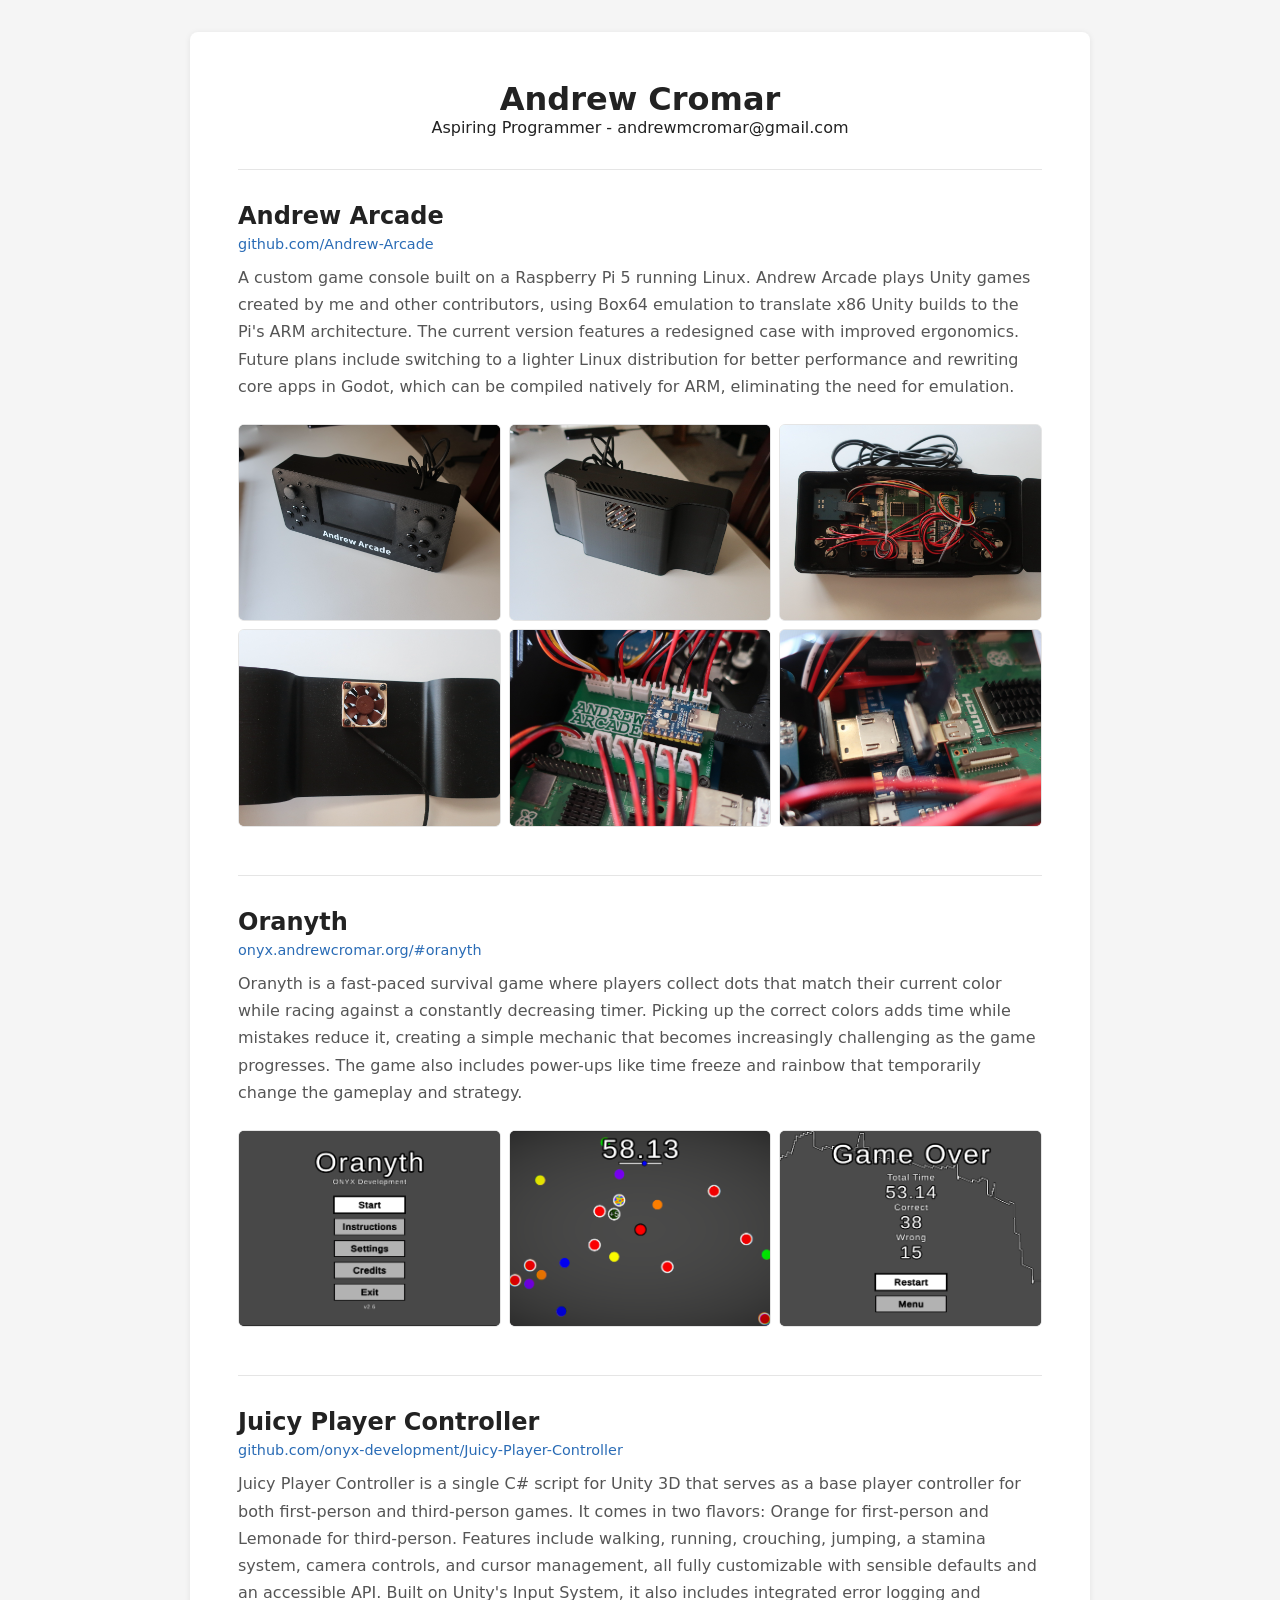
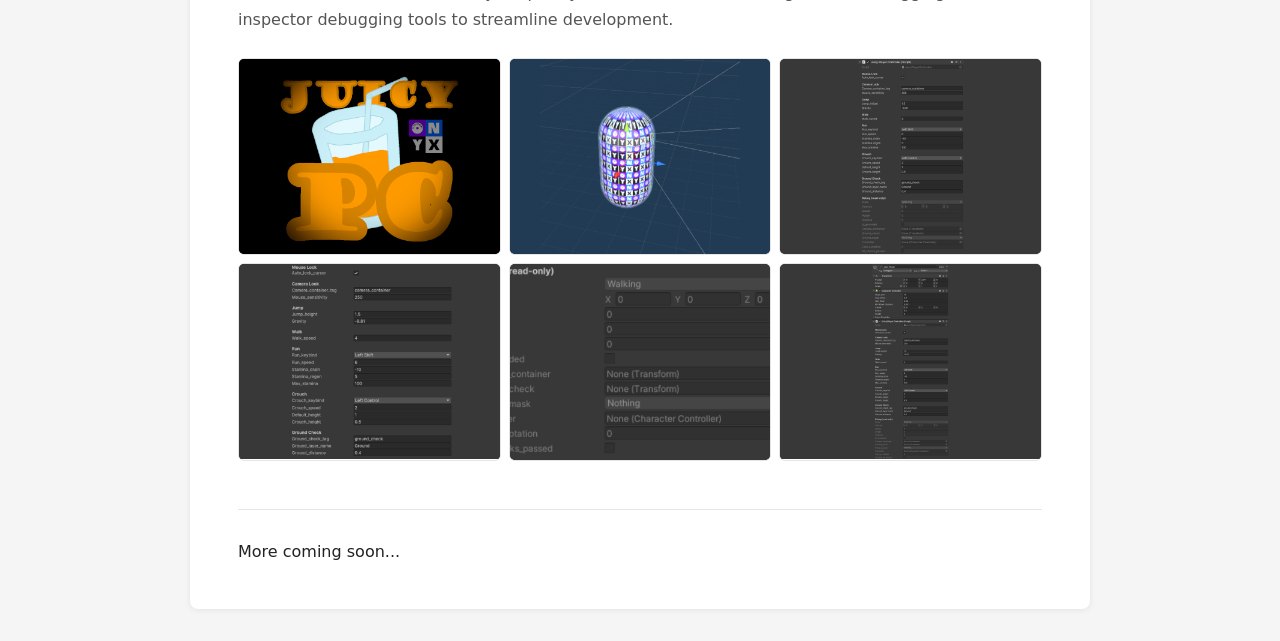
==== public/index.html @ 2498e7b7 "move thumbnail generation files" ====
<!DOCTYPE html>
<html lang="en">
<head>
  <meta charset="UTF-8">
  <meta name="viewport" content="width=device-width, initial-scale=1.0">
  <title>Andrew Cromar's Portfolio</title>
  <link rel="icon" href="images/favicon/favicon.svg" type="image/svg+xml">
  <link rel="stylesheet" href="styles/main.css">
  <link rel="stylesheet" href="styles/paper.css">
  <link rel="stylesheet" href="styles/project.css">
  <link rel="stylesheet" href="styles/photo-collage.css">
</head>
<body>
  <main class="paper">
    <header style="text-align: center;">
      <h1>Andrew Cromar</h1>
      <p class="description">Aspiring Programmer - andrewmcromar@gmail.com</p>
    </header>

    <hr>

    <section class="project">
      <h2>Andrew Arcade</h2>
      <a href="https://github.com/Andrew-Arcade" class="github-link">github.com/Andrew-Arcade</a>
      <p class="description">
        A custom game console built on a Raspberry Pi 5 running Linux. Andrew Arcade plays Unity games created by me and other contributors, using Box64 emulation to translate x86 Unity builds to the Pi's ARM architecture. The current version features a redesigned case with improved ergonomics. Future plans include switching to a lighter Linux distribution for better performance and rewriting core apps in Godot, which can be compiled natively for ARM, eliminating the need for emulation.
      </p>
      <div class="photo-collage">
        <div class="progressive-img"><img src="images/andrew-arcade/thumbnails/andrew-arcade-image-1.jpg" alt=""></div>
        <div class="progressive-img"><img src="images/andrew-arcade/thumbnails/andrew-arcade-image-2.jpg" alt=""></div>
        <div class="progressive-img"><img src="images/andrew-arcade/thumbnails/andrew-arcade-image-3.jpg" alt=""></div>
        <div class="progressive-img"><img src="images/andrew-arcade/thumbnails/andrew-arcade-image-4.jpg" alt=""></div>
        <div class="progressive-img"><img src="images/andrew-arcade/thumbnails/andrew-arcade-image-5.jpg" alt=""></div>
        <div class="progressive-img"><img src="images/andrew-arcade/thumbnails/andrew-arcade-image-6.jpg" alt=""></div>
      </div>
    </section>

    <hr>

    <section class="project">
      <h2>Oranyth</h2>
      <a href="https://onyx.andrewcromar.org/#oranyth" class="github-link">onyx.andrewcromar.org/#oranyth</a>
      <p class="description">
        Oranyth is a fast-paced survival game where players collect dots that match their current color while racing against a constantly decreasing timer. Picking up the correct colors adds time while mistakes reduce it, creating a simple mechanic that becomes increasingly challenging as the game progresses. The game also includes power-ups like time freeze and rainbow that temporarily change the gameplay and strategy.
      </p>
      <div class="photo-collage">
        <div class="progressive-img"><img src="images/oranyth/thumbnails/oranyth-image-1.jpg" alt=""></div>
        <div class="progressive-img"><img src="images/oranyth/thumbnails/oranyth-image-2.jpg" alt=""></div>
        <div class="progressive-img"><img src="images/oranyth/thumbnails/oranyth-image-3.jpg" alt=""></div>
      </div>
    </section>

    <hr>

    <section class="project">
      <h2>Juicy Player Controller</h2>
      <a href="https://github.com/onyx-deveIopment/Juicy-Player-Controller" class="github-link">github.com/onyx-development/Juicy-Player-Controller</a>
      <p class="description">
        Juicy Player Controller is a single C# script for Unity 3D that serves as a base player controller for both first-person and third-person games. It comes in two flavors: Orange for first-person and Lemonade for third-person. Features include walking, running, crouching, jumping, a stamina system, camera controls, and cursor management, all fully customizable with sensible defaults and an accessible API. Built on Unity's Input System, it also includes integrated error logging and inspector debugging tools to streamline development.
      </p>
      <div class="photo-collage">
        <div class="progressive-img"><img src="images/juicy-player-controller/thumbnails/juicy-player-controller-image-1.jpg" alt=""></div>
        <div class="progressive-img"><img src="images/juicy-player-controller/thumbnails/juicy-player-controller-image-2.jpg" alt=""></div>
        <div class="progressive-img"><img src="images/juicy-player-controller/thumbnails/juicy-player-controller-image-3.jpg" alt=""></div>
        <div class="progressive-img"><img src="images/juicy-player-controller/thumbnails/juicy-player-controller-image-4.jpg" alt=""></div>
        <div class="progressive-img"><img src="images/juicy-player-controller/thumbnails/juicy-player-controller-image-5.jpg" alt=""></div>
        <div class="progressive-img"><img src="images/juicy-player-controller/thumbnails/juicy-player-controller-image-6.jpg" alt=""></div>
      </div>
    </section>

    <!-- <hr>

    <section class="project">
      <h2>Animatronic Ender Dragon Head</h2>
      <p class="description">
        Temp text here.
        - Mouth open and closes.
        - Eyes light up.
        - All when someone is close to it.

        NEED TO MAKE BETTER TEXT FOR THIS PROJECT
      </p>
      <div class="photo-collage">
        <div class="progressive-img"><img src="images/animatronic-ender-dragon/thumbnails/image-1.jpg" alt=""></div>
        <div class="progressive-img"><img src="images/animatronic-ender-dragon/thumbnails/image-2.jpg" alt=""></div>
        <div class="progressive-img"><img src="images/animatronic-ender-dragon/thumbnails/image-3.jpg" alt=""></div>
        <div class="progressive-img"><img src="images/animatronic-ender-dragon/thumbnails/image-4.jpg" alt=""></div>
        <div class="progressive-img"><img src="images/animatronic-ender-dragon/thumbnails/image-5.jpg" alt=""></div>
        <div class="progressive-img"><img src="images/animatronic-ender-dragon/thumbnails/image-6.jpg" alt=""></div>
      </div>
    </section> -->

    <!-- <hr>

    <section class="project">
      <h2>Animatronic Butterfly</h2>
      <p class="description">
        Temp text here.
        - Wings flap when the user presses the button.
        - Only 1 servo rotates both wings.

        GOTTA GET BETTER IMAGES FOR THIS
      </p>
      <div class="photo-collage">
        <div class="progressive-img"><img src="images/animatronic-butterfly/thumbnails/image-1.jpg" alt=""></div>
        <div class="progressive-img"><img src="images/animatronic-butterfly/thumbnails/image-2.jpg" alt=""></div>
        <div class="progressive-img"><img src="images/animatronic-butterfly/thumbnails/image-3.jpg" alt=""></div>
      </div>
    </section> -->

    <hr>

    <p class="description">More coming soon...</p>
  </main>
<script src="scripts/progressive-img.js"></script>
</body>
</html>
---- public/styles/main.css ----
* {
  margin: 0;
  padding: 0;
  box-sizing: border-box;
}

body {
  font-family: "Segoe UI", system-ui, -apple-system, sans-serif;
  background: #f5f5f5;
  color: #222;
  padding: 2rem 1rem;
  overflow-x: hidden;
}
---- public/styles/paper.css ----
.paper {
  max-width: 900px;
  margin: 0 auto;
  background: #fff;
  border-radius: 8px;
  box-shadow: 0 1px 6px rgba(0, 0, 0, 0.08);
  padding: 3rem;
  position: relative;
  z-index: 1;
}

.paper > hr {
  border: none;
  border-top: 1px solid rgba(0, 0, 0, 0.1);
  margin: 2rem 0;
}

@media (max-width: 600px) {
  .paper {
    padding: 1.5rem;
  }
}
---- public/styles/project.css ----
.project {
  margin-bottom: 3rem;
}

.project:last-child {
  margin-bottom: 0;
}

.project h2 {
  font-size: 1.5rem;
  margin-bottom: 0.25rem;
}

.project .github-link {
  display: inline-block;
  font-size: 0.9rem;
  color: #2a6cb6;
  text-decoration: none;
  margin-bottom: 0.75rem;
}

.project .github-link:hover {
  text-decoration: underline;
}

.project .description {
  line-height: 1.7;
  color: #555;
  margin-bottom: 1.5rem;
}
---- public/styles/photo-collage.css ----
.photo-collage {
  display: grid;
  grid-template-columns: repeat(3, 1fr);
  gap: 0.5rem;
}

.progressive-img {
  position: relative;
  overflow: hidden;
  border-radius: 6px;
  border: 1px solid rgba(0, 0, 0, 0.1);
}

.progressive-img img {
  width: 100%;
  aspect-ratio: 4 / 3;
  object-fit: cover;
  display: block;
}

.progressive-img img:last-child:not(:first-child) {
  position: absolute;
  top: 0;
  left: 0;
  opacity: 0;
  transition: opacity 0.3s;
}

@media (max-width: 600px) {
  .photo-collage {
    grid-template-columns: repeat(2, 1fr);
  }
}
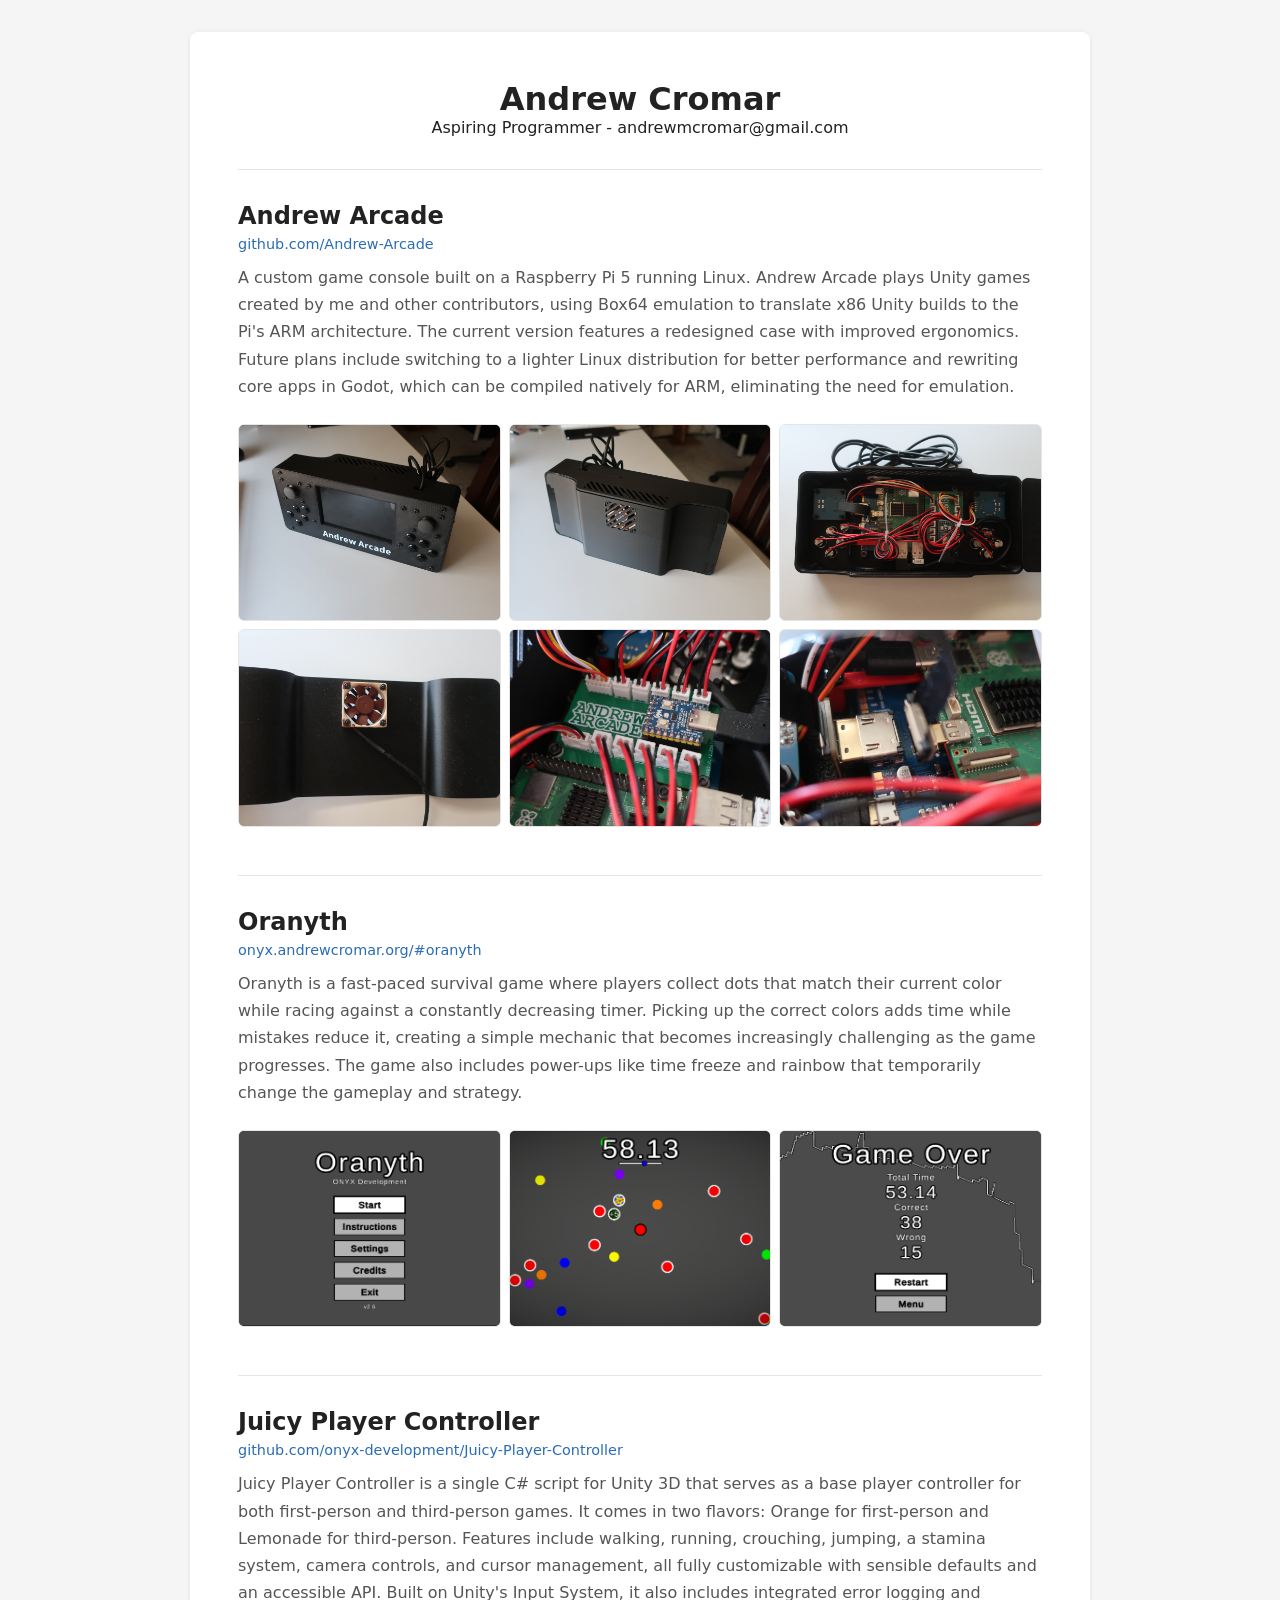
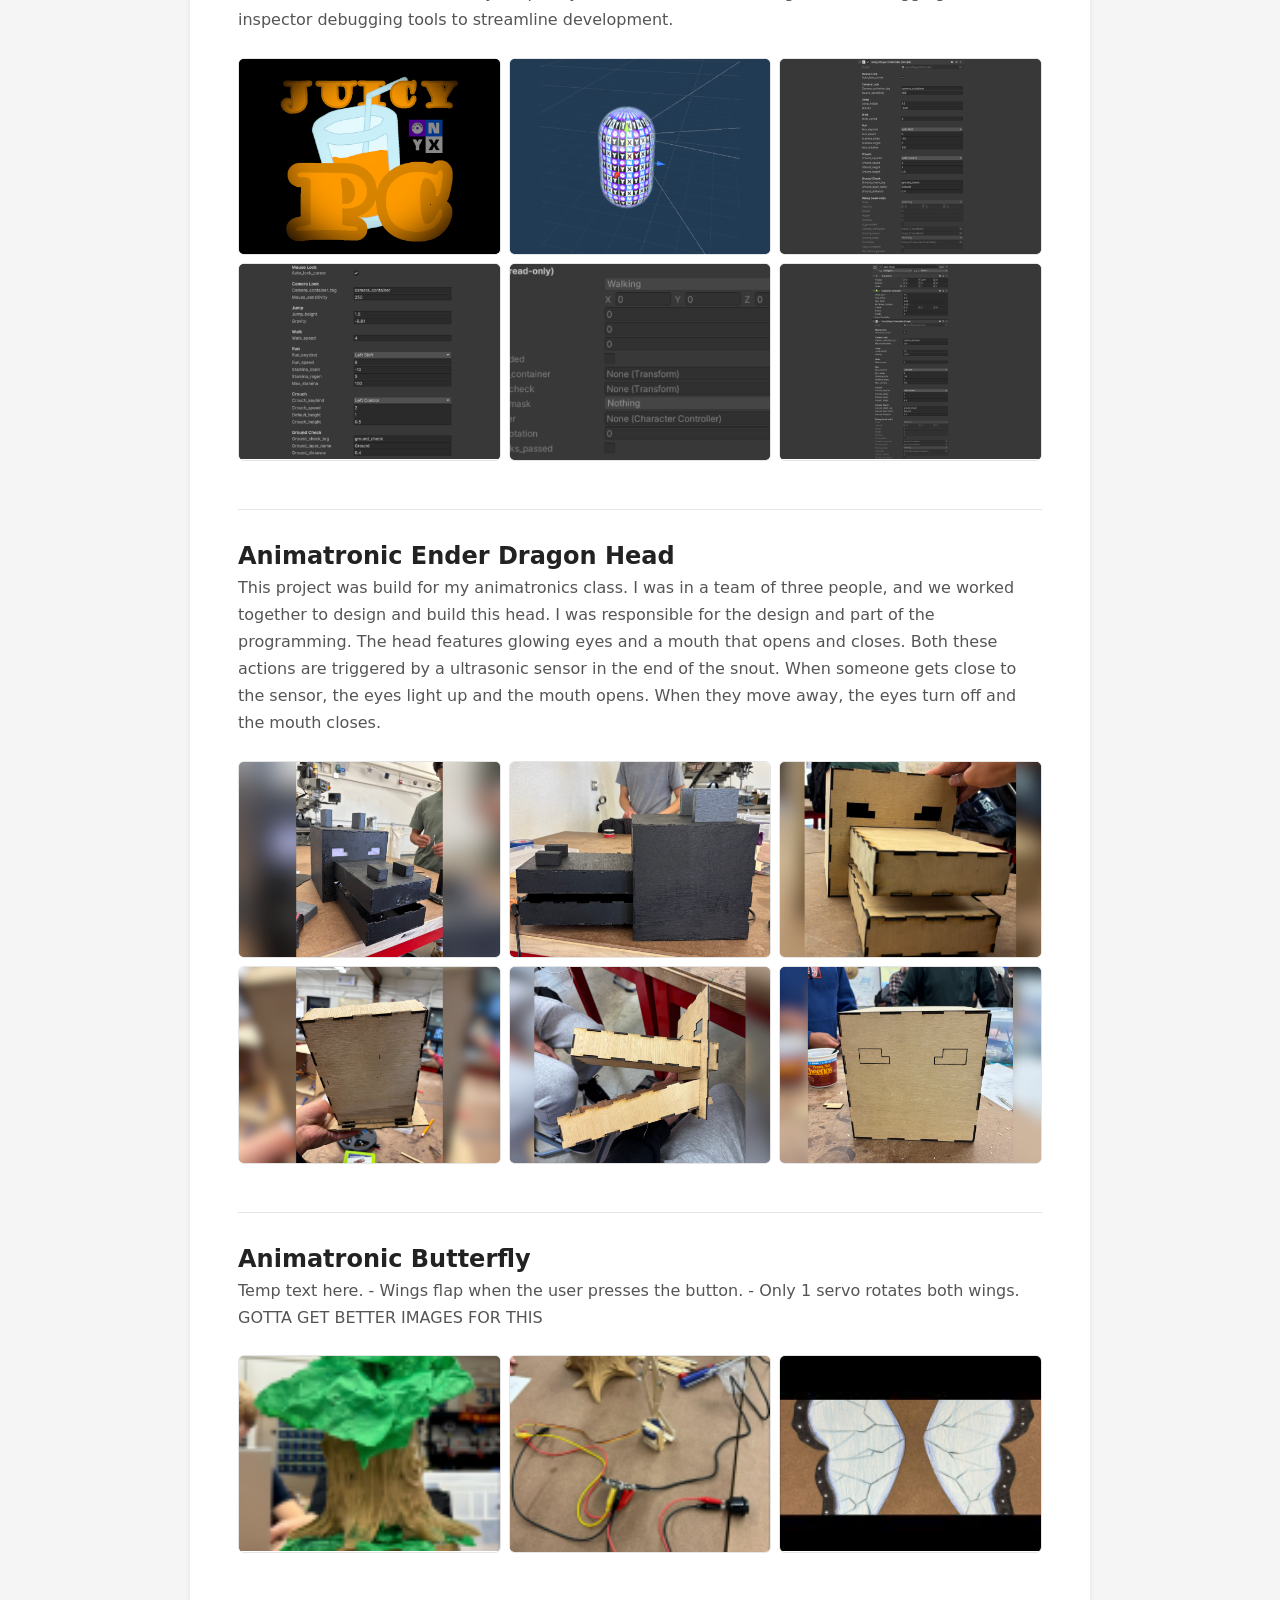
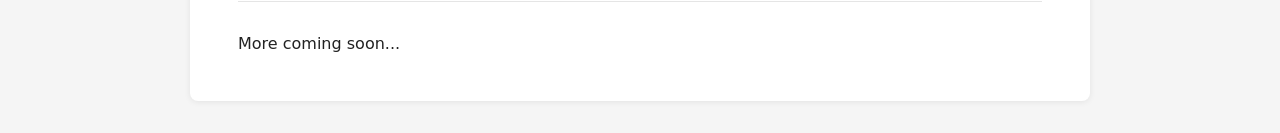
==== commit c5c97d86: "update ender dragon images" ====
--- a/public/index.html
+++ b/public/index.html
@@ -68,17 +68,12 @@
       </div>
     </section>
 
-    <!-- <hr>
+    <hr>
 
     <section class="project">
       <h2>Animatronic Ender Dragon Head</h2>
       <p class="description">
-        Temp text here.
-        - Mouth open and closes.
-        - Eyes light up.
-        - All when someone is close to it.
-
-        NEED TO MAKE BETTER TEXT FOR THIS PROJECT
+        This project was build for my animatronics class. I was in a team of three people, and we worked together to design and build this head. I was responsible for the design and part of the programming. The head features glowing eyes and a mouth that opens and closes. Both these actions are triggered by a ultrasonic sensor in the end of the snout. When someone gets close to the sensor, the eyes light up and the mouth opens. When they move away, the eyes turn off and the mouth closes.
       </p>
       <div class="photo-collage">
         <div class="progressive-img"><img src="images/animatronic-ender-dragon/thumbnails/image-1.jpg" alt=""></div>
@@ -88,9 +83,9 @@
         <div class="progressive-img"><img src="images/animatronic-ender-dragon/thumbnails/image-5.jpg" alt=""></div>
         <div class="progressive-img"><img src="images/animatronic-ender-dragon/thumbnails/image-6.jpg" alt=""></div>
       </div>
-    </section> -->
+    </section>
 
-    <!-- <hr>
+    <hr>
 
     <section class="project">
       <h2>Animatronic Butterfly</h2>
@@ -106,7 +101,7 @@
         <div class="progressive-img"><img src="images/animatronic-butterfly/thumbnails/image-2.jpg" alt=""></div>
         <div class="progressive-img"><img src="images/animatronic-butterfly/thumbnails/image-3.jpg" alt=""></div>
       </div>
-    </section> -->
+    </section>
 
     <hr>
 
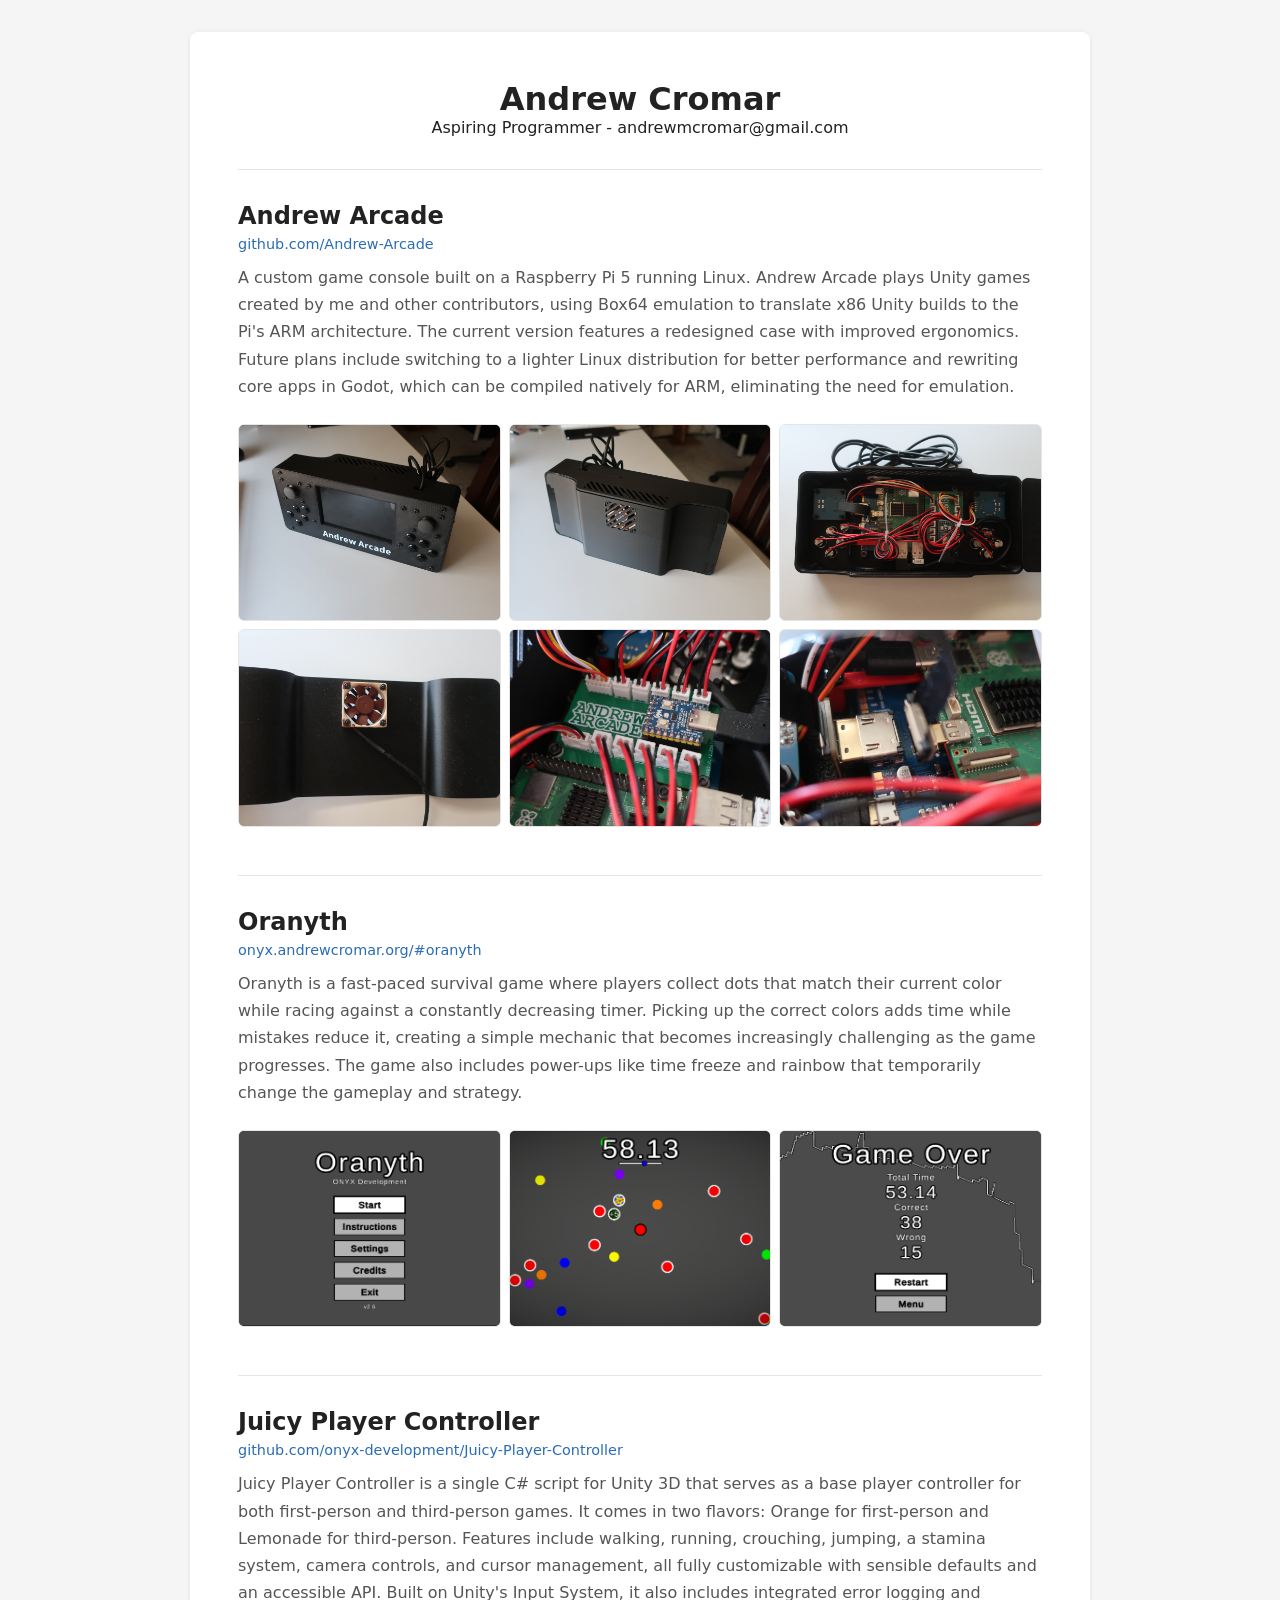
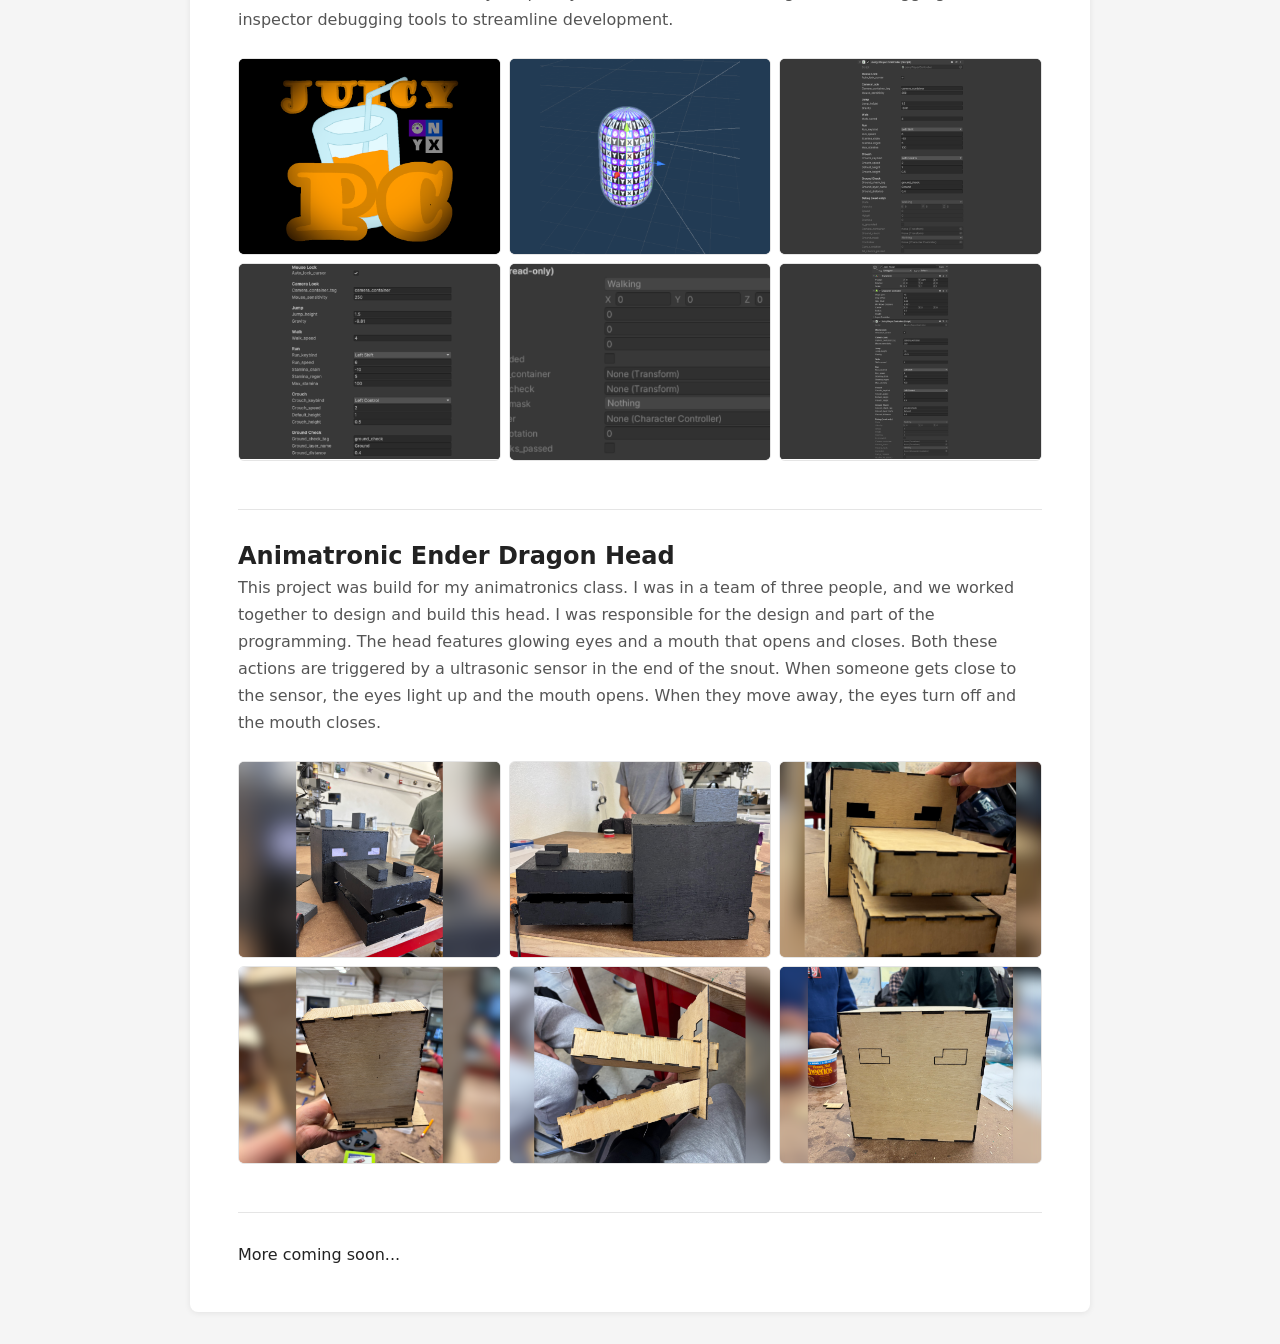
==== commit 3a87edb1: "comment out butterfly it is not done" ====
--- a/public/index.html
+++ b/public/index.html
@@ -87,7 +87,7 @@
 
     <hr>
 
-    <section class="project">
+    <!-- <section class="project">
       <h2>Animatronic Butterfly</h2>
       <p class="description">
         Temp text here.
@@ -103,7 +103,7 @@
       </div>
     </section>
 
-    <hr>
+    <hr> -->
 
     <p class="description">More coming soon...</p>
   </main>
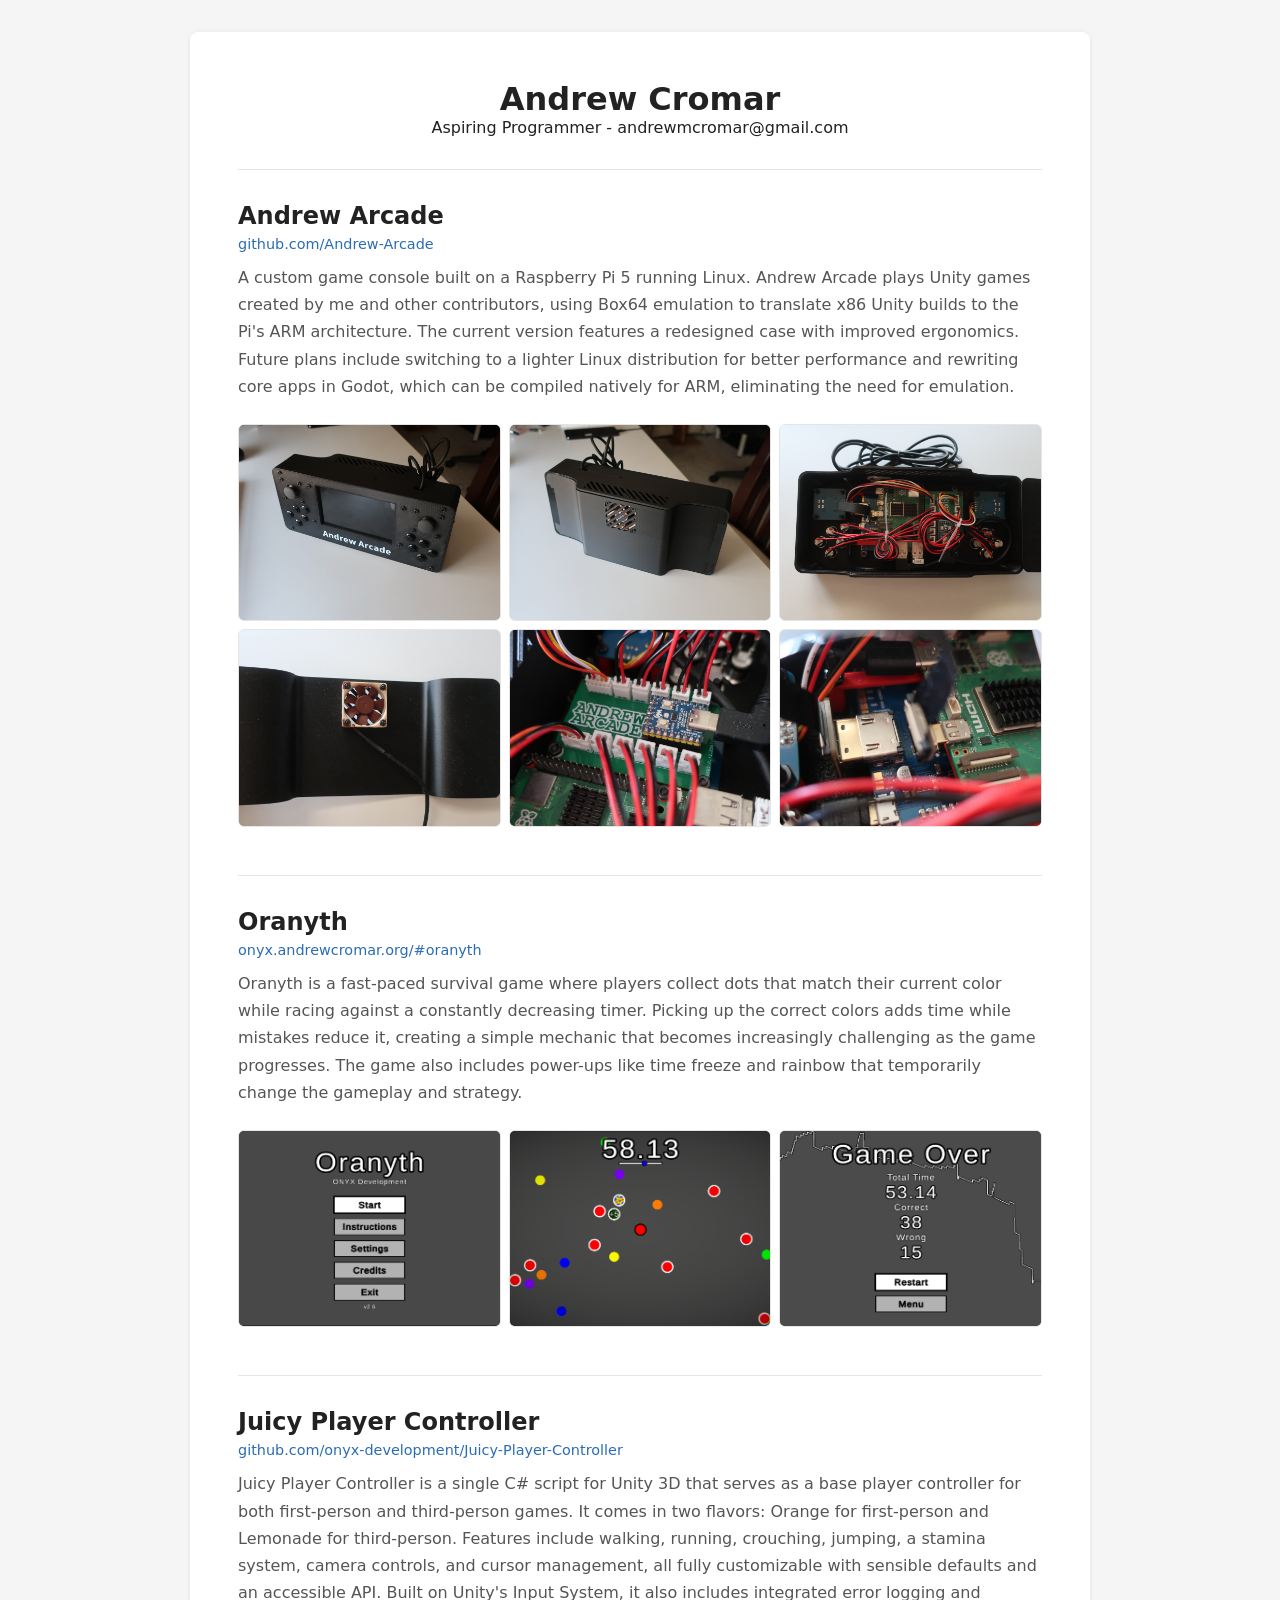
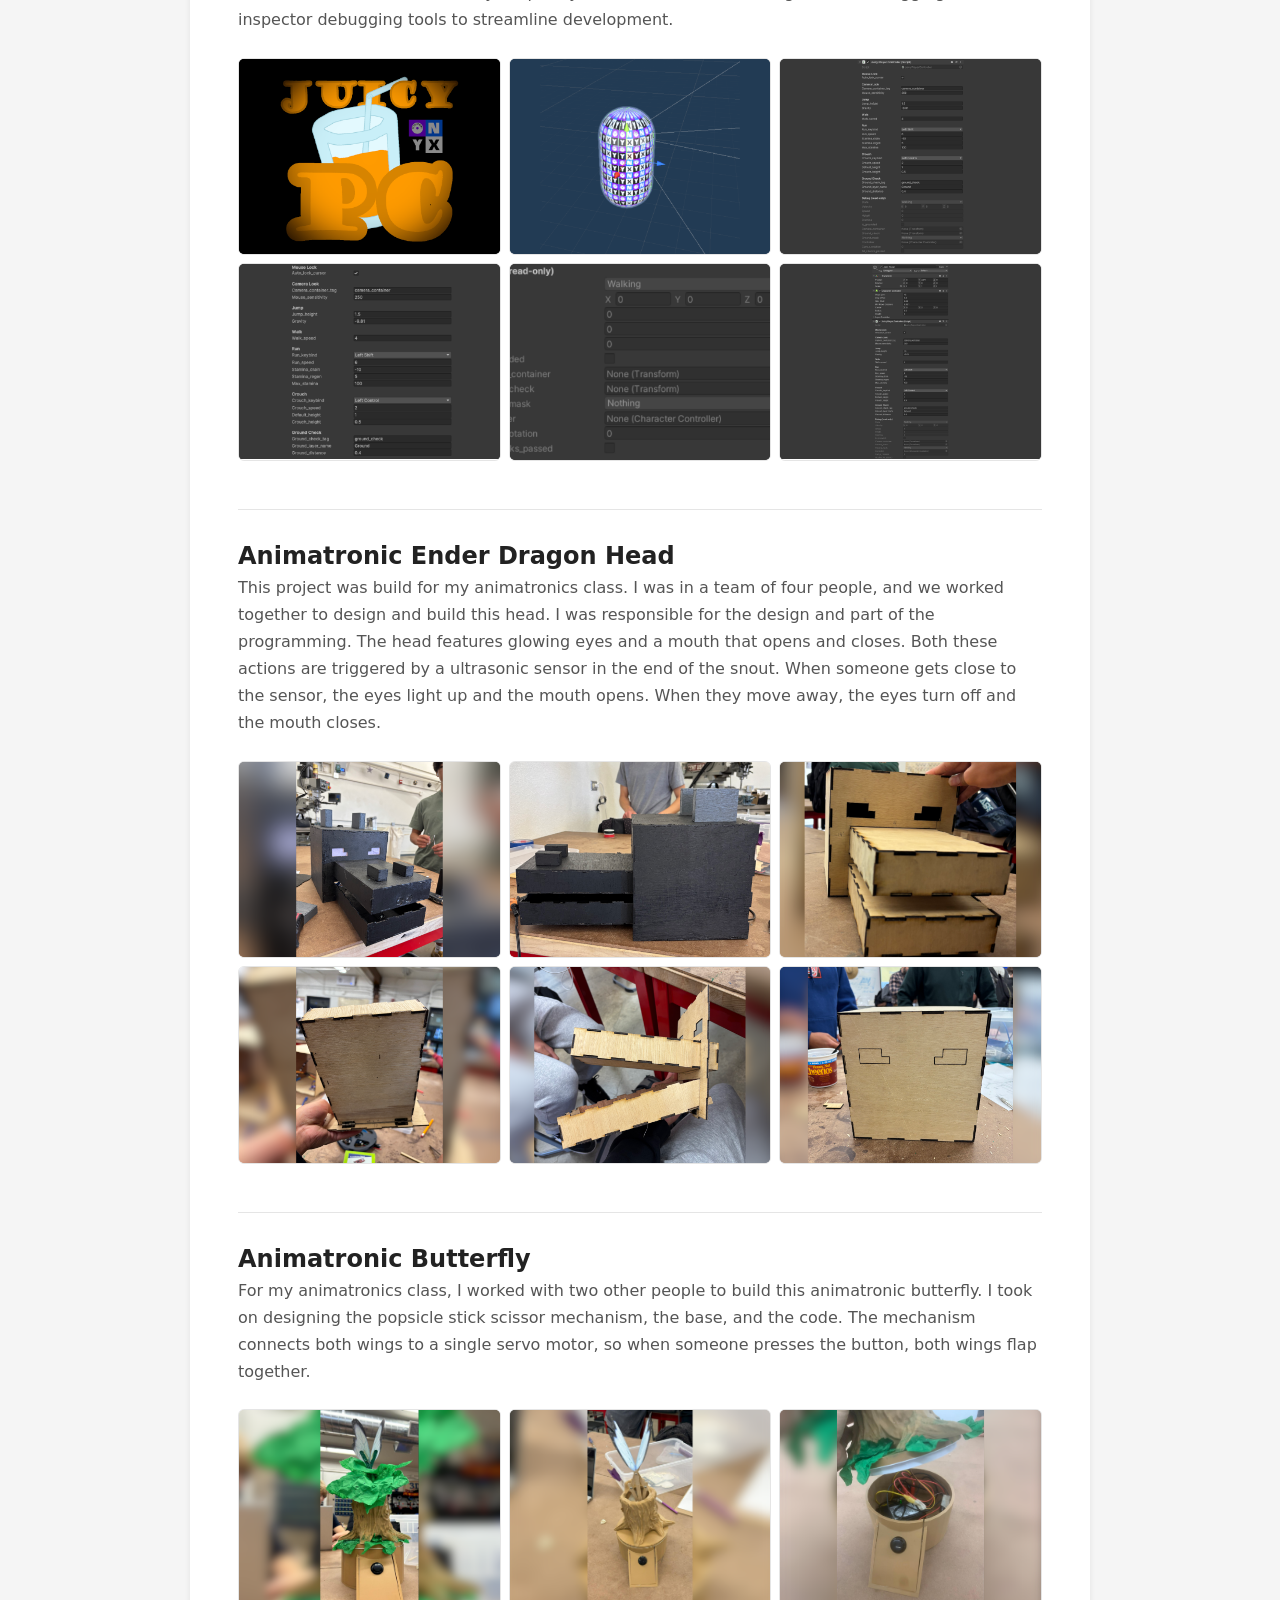
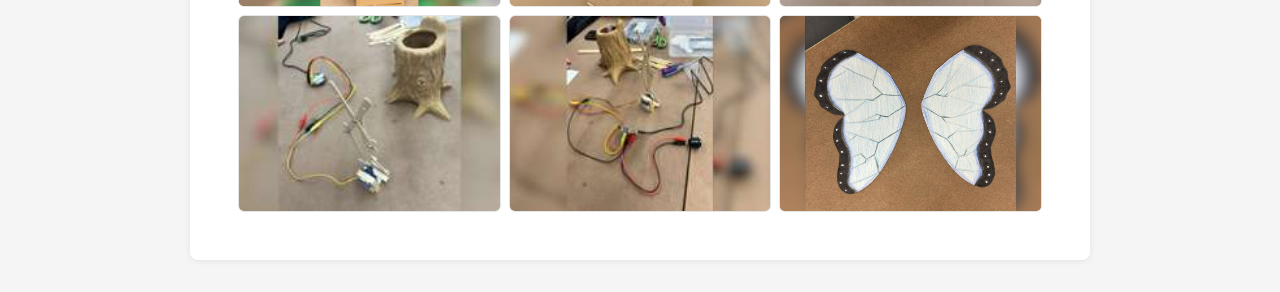
==== commit b3e03cef: "upt index" ====
--- a/public/index.html
+++ b/public/index.html
@@ -73,7 +73,7 @@
     <section class="project">
       <h2>Animatronic Ender Dragon Head</h2>
       <p class="description">
-        This project was build for my animatronics class. I was in a team of three people, and we worked together to design and build this head. I was responsible for the design and part of the programming. The head features glowing eyes and a mouth that opens and closes. Both these actions are triggered by a ultrasonic sensor in the end of the snout. When someone gets close to the sensor, the eyes light up and the mouth opens. When they move away, the eyes turn off and the mouth closes.
+        This project was build for my animatronics class. I was in a team of four people, and we worked together to design and build this head. I was responsible for the design and part of the programming. The head features glowing eyes and a mouth that opens and closes. Both these actions are triggered by a ultrasonic sensor in the end of the snout. When someone gets close to the sensor, the eyes light up and the mouth opens. When they move away, the eyes turn off and the mouth closes.
       </p>
       <div class="photo-collage">
         <div class="progressive-img"><img src="images/animatronic-ender-dragon/thumbnails/image-1.jpg" alt=""></div>
@@ -87,25 +87,21 @@
 
     <hr>
 
-    <!-- <section class="project">
+    <section class="project">
       <h2>Animatronic Butterfly</h2>
       <p class="description">
-        Temp text here.
-        - Wings flap when the user presses the button.
-        - Only 1 servo rotates both wings.
-
-        GOTTA GET BETTER IMAGES FOR THIS
+        For my animatronics class, I worked with two other people to build this animatronic butterfly. I took on designing the popsicle stick scissor mechanism, the base, and the code. The mechanism connects both wings to a single servo motor, so when someone presses the button, both wings flap together.
       </p>
       <div class="photo-collage">
         <div class="progressive-img"><img src="images/animatronic-butterfly/thumbnails/image-1.jpg" alt=""></div>
         <div class="progressive-img"><img src="images/animatronic-butterfly/thumbnails/image-2.jpg" alt=""></div>
         <div class="progressive-img"><img src="images/animatronic-butterfly/thumbnails/image-3.jpg" alt=""></div>
+        <div class="progressive-img"><img src="images/animatronic-butterfly/thumbnails/image-4.jpg" alt=""></div>
+        <div class="progressive-img"><img src="images/animatronic-butterfly/thumbnails/image-5.jpg" alt=""></div>
+        <div class="progressive-img"><img src="images/animatronic-butterfly/thumbnails/image-6.jpg" alt=""></div>
       </div>
     </section>
 
-    <hr> -->
-
-    <p class="description">More coming soon...</p>
   </main>
 <script src="scripts/progressive-img.js"></script>
 </body>
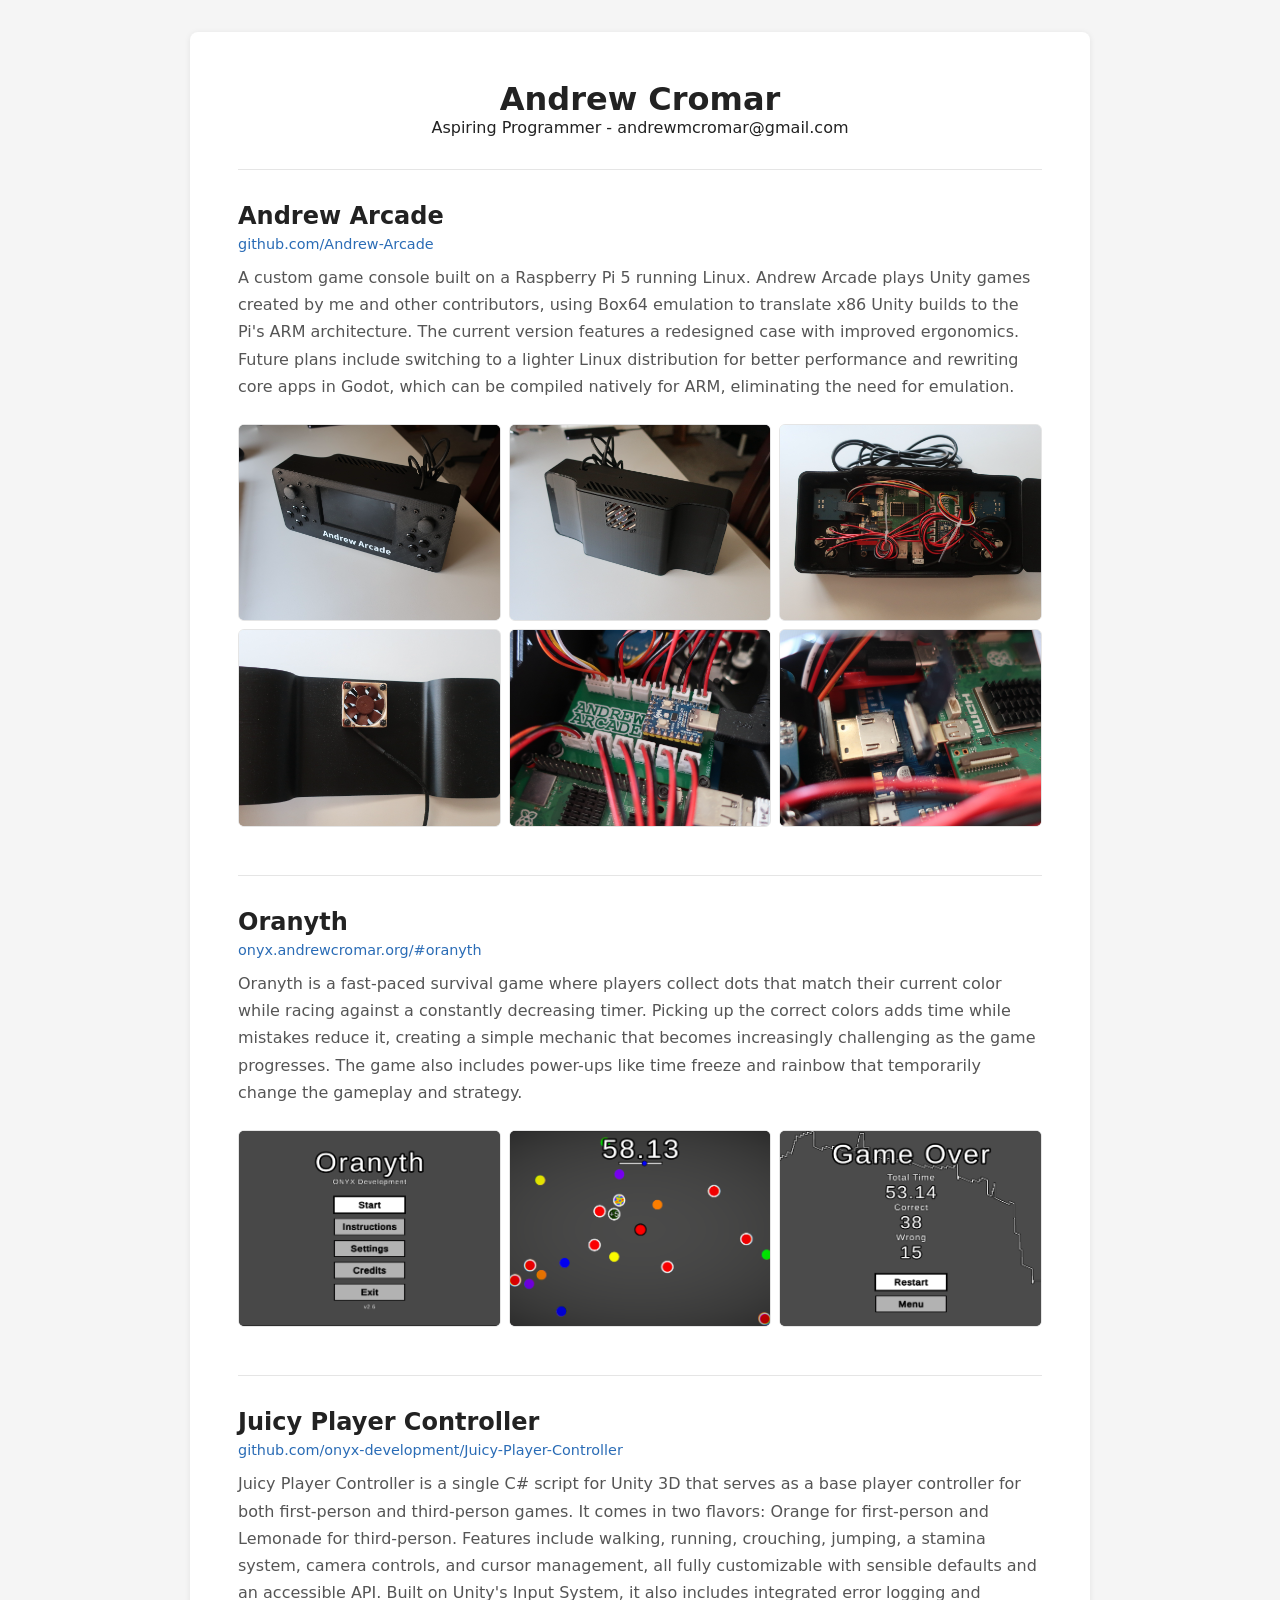
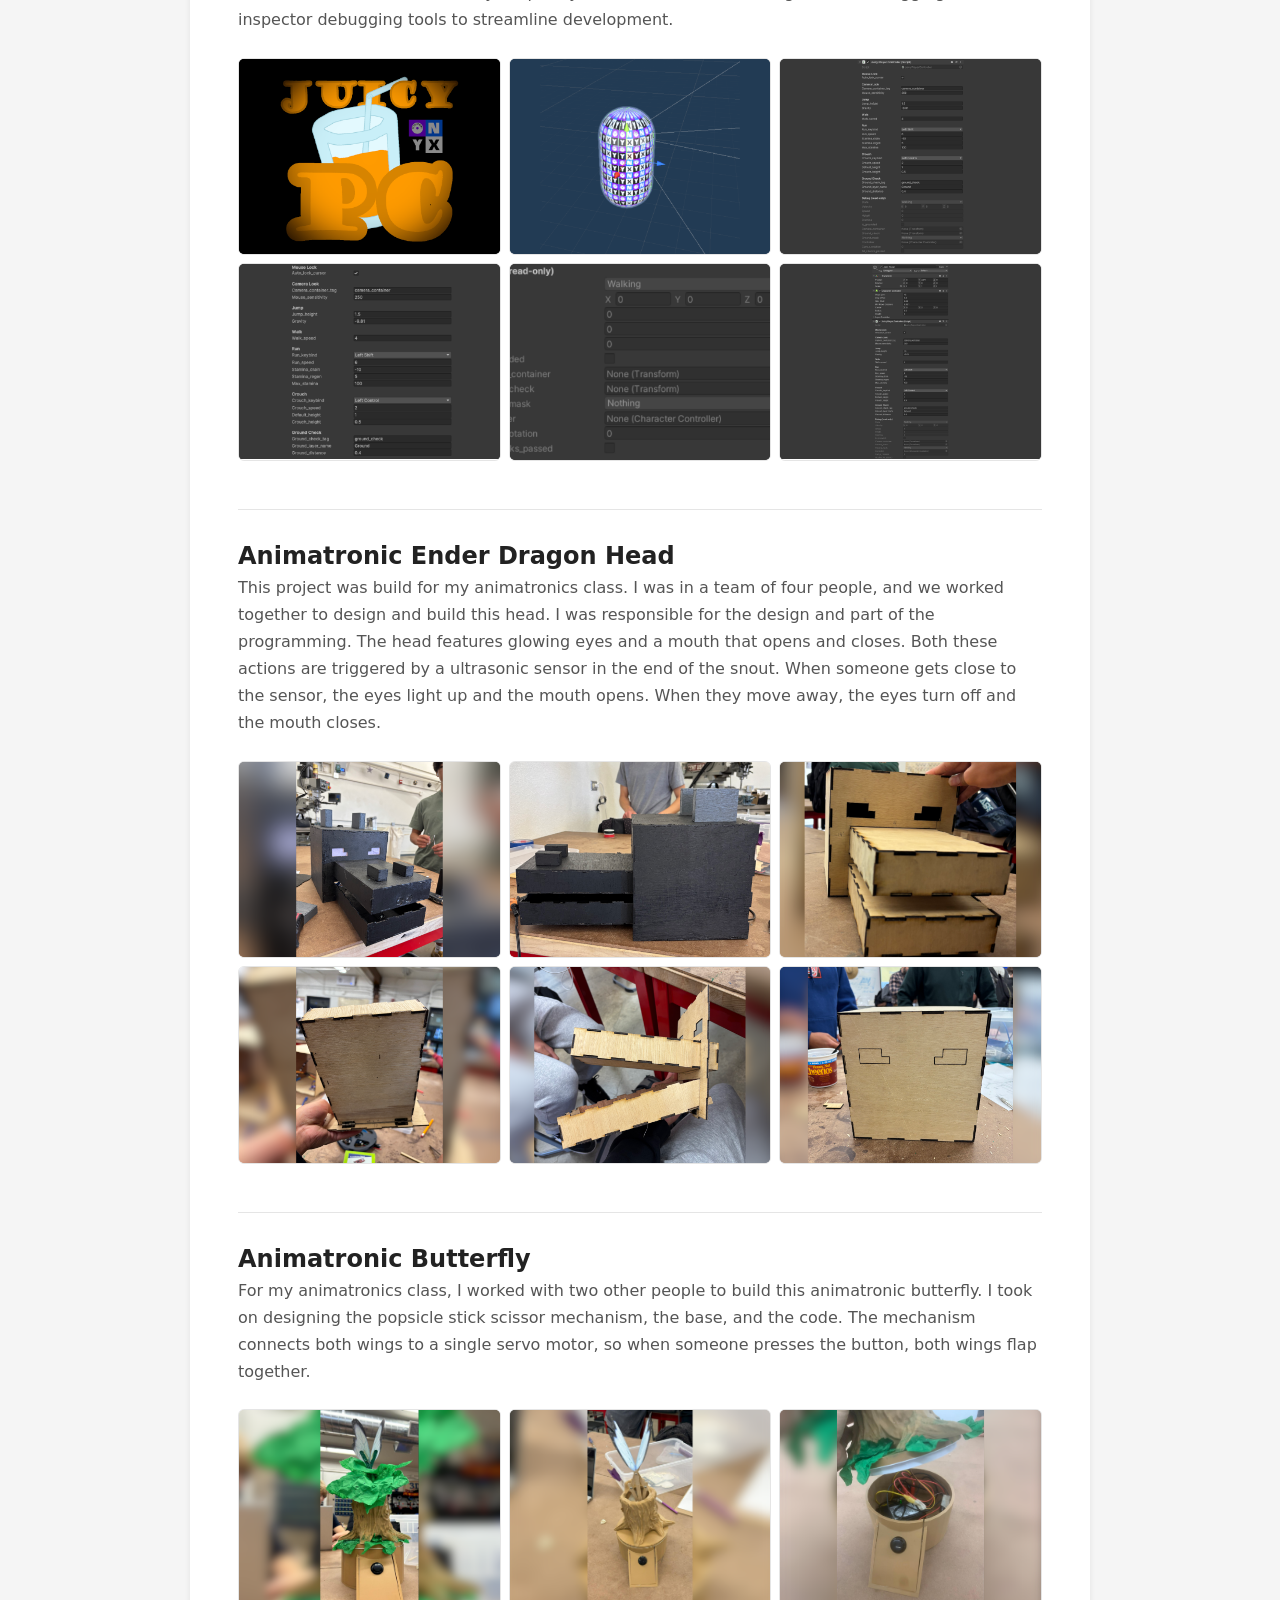
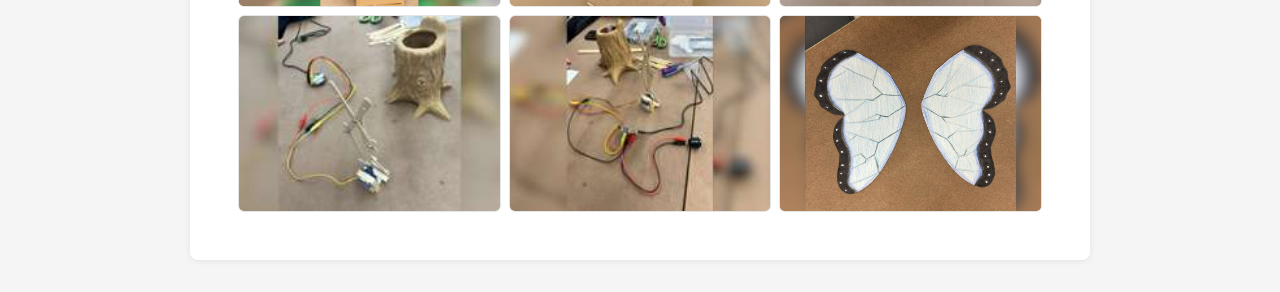
==== commit 0dfabf5a: "page break" ====
--- a/public/index.html
+++ b/public/index.html
@@ -35,7 +35,7 @@
       </div>
     </section>
 
-    <hr>
+    <hr class="page-break">
 
     <section class="project">
       <h2>Oranyth</h2>
@@ -50,7 +50,7 @@
       </div>
     </section>
 
-    <hr>
+    <hr class="page-break">
 
     <section class="project">
       <h2>Juicy Player Controller</h2>
@@ -68,7 +68,7 @@
       </div>
     </section>
 
-    <hr>
+    <hr class="page-break">
 
     <section class="project">
       <h2>Animatronic Ender Dragon Head</h2>
@@ -85,7 +85,7 @@
       </div>
     </section>
 
-    <hr>
+    <hr class="page-break">
 
     <section class="project">
       <h2>Animatronic Butterfly</h2>
--- a/public/styles/paper.css
+++ b/public/styles/paper.css
@@ -15,6 +15,17 @@
   margin: 2rem 0;
 }
 
+@media print {
+  .page-break {
+    break-before: page;
+  }
+
+  .paper > hr {
+    height: 0;
+    border: none;
+  }
+}
+
 @media (max-width: 600px) {
   .paper {
     padding: 1.5rem;
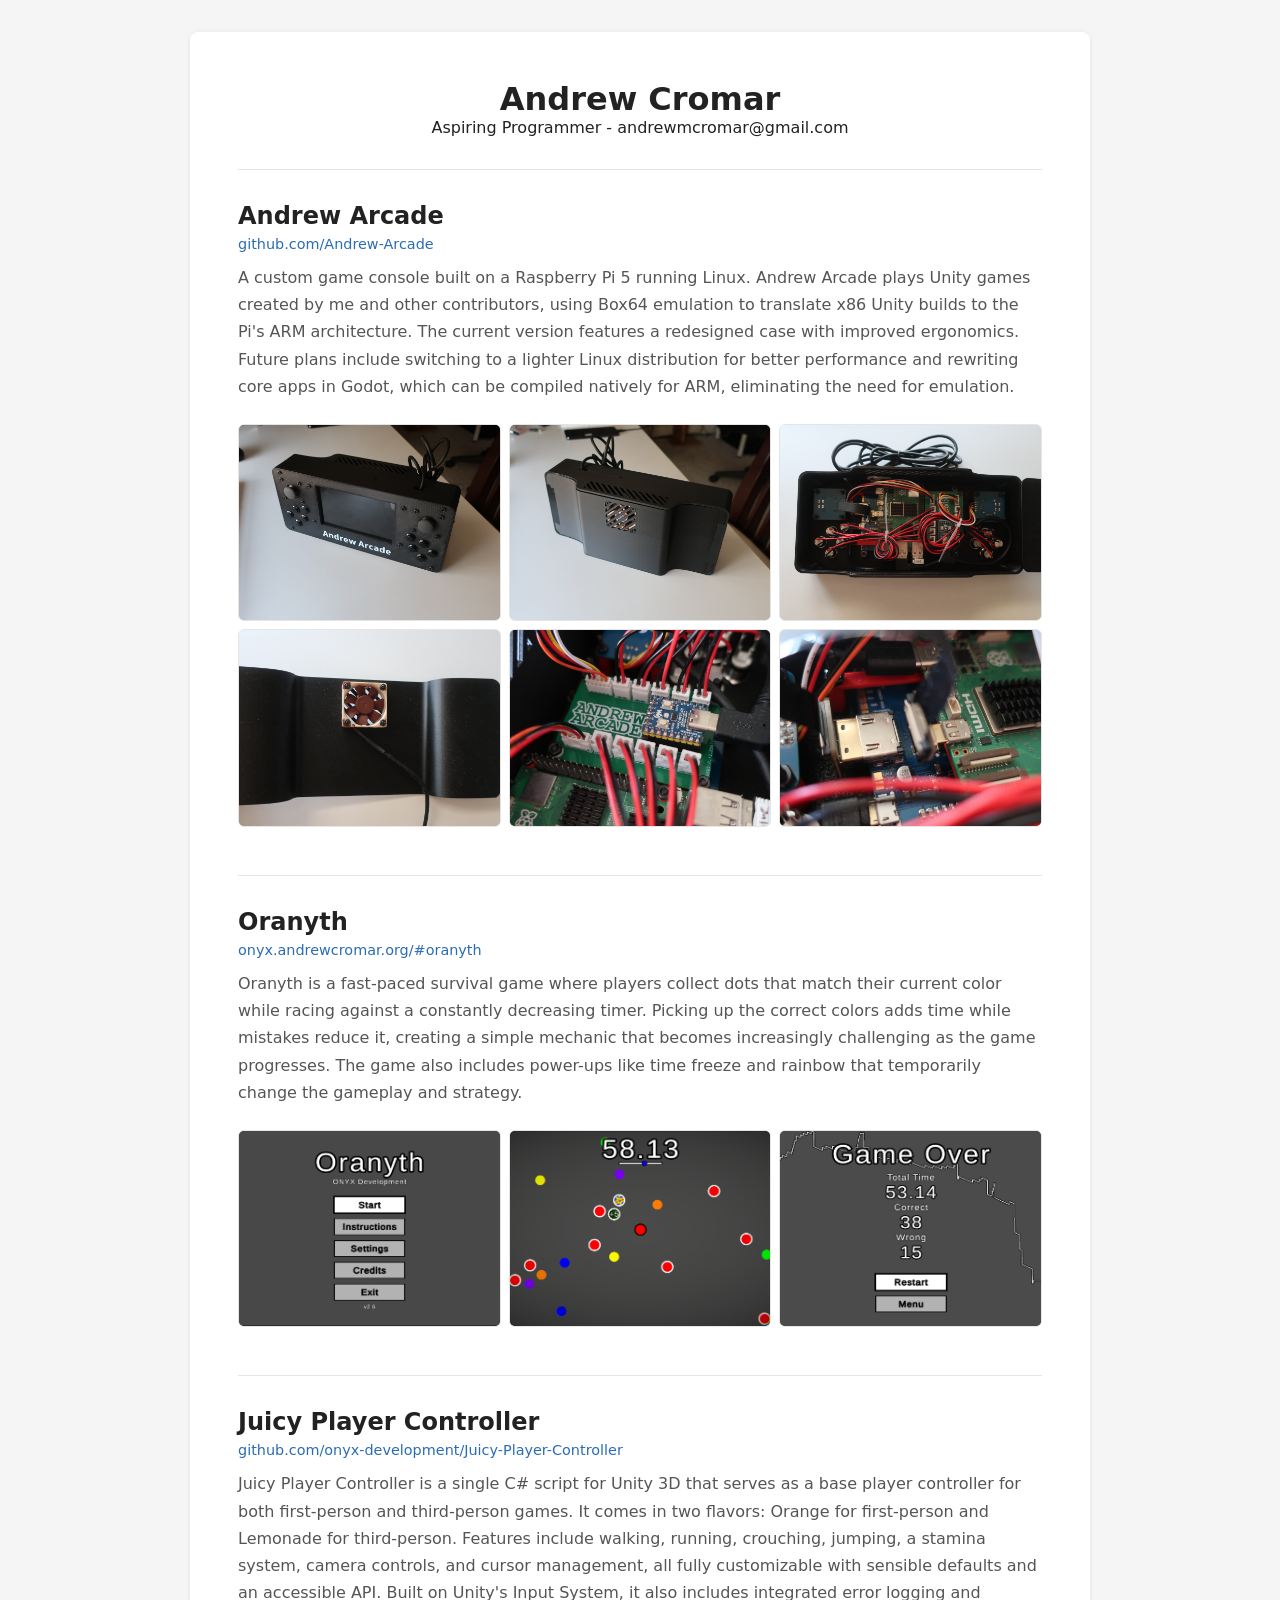
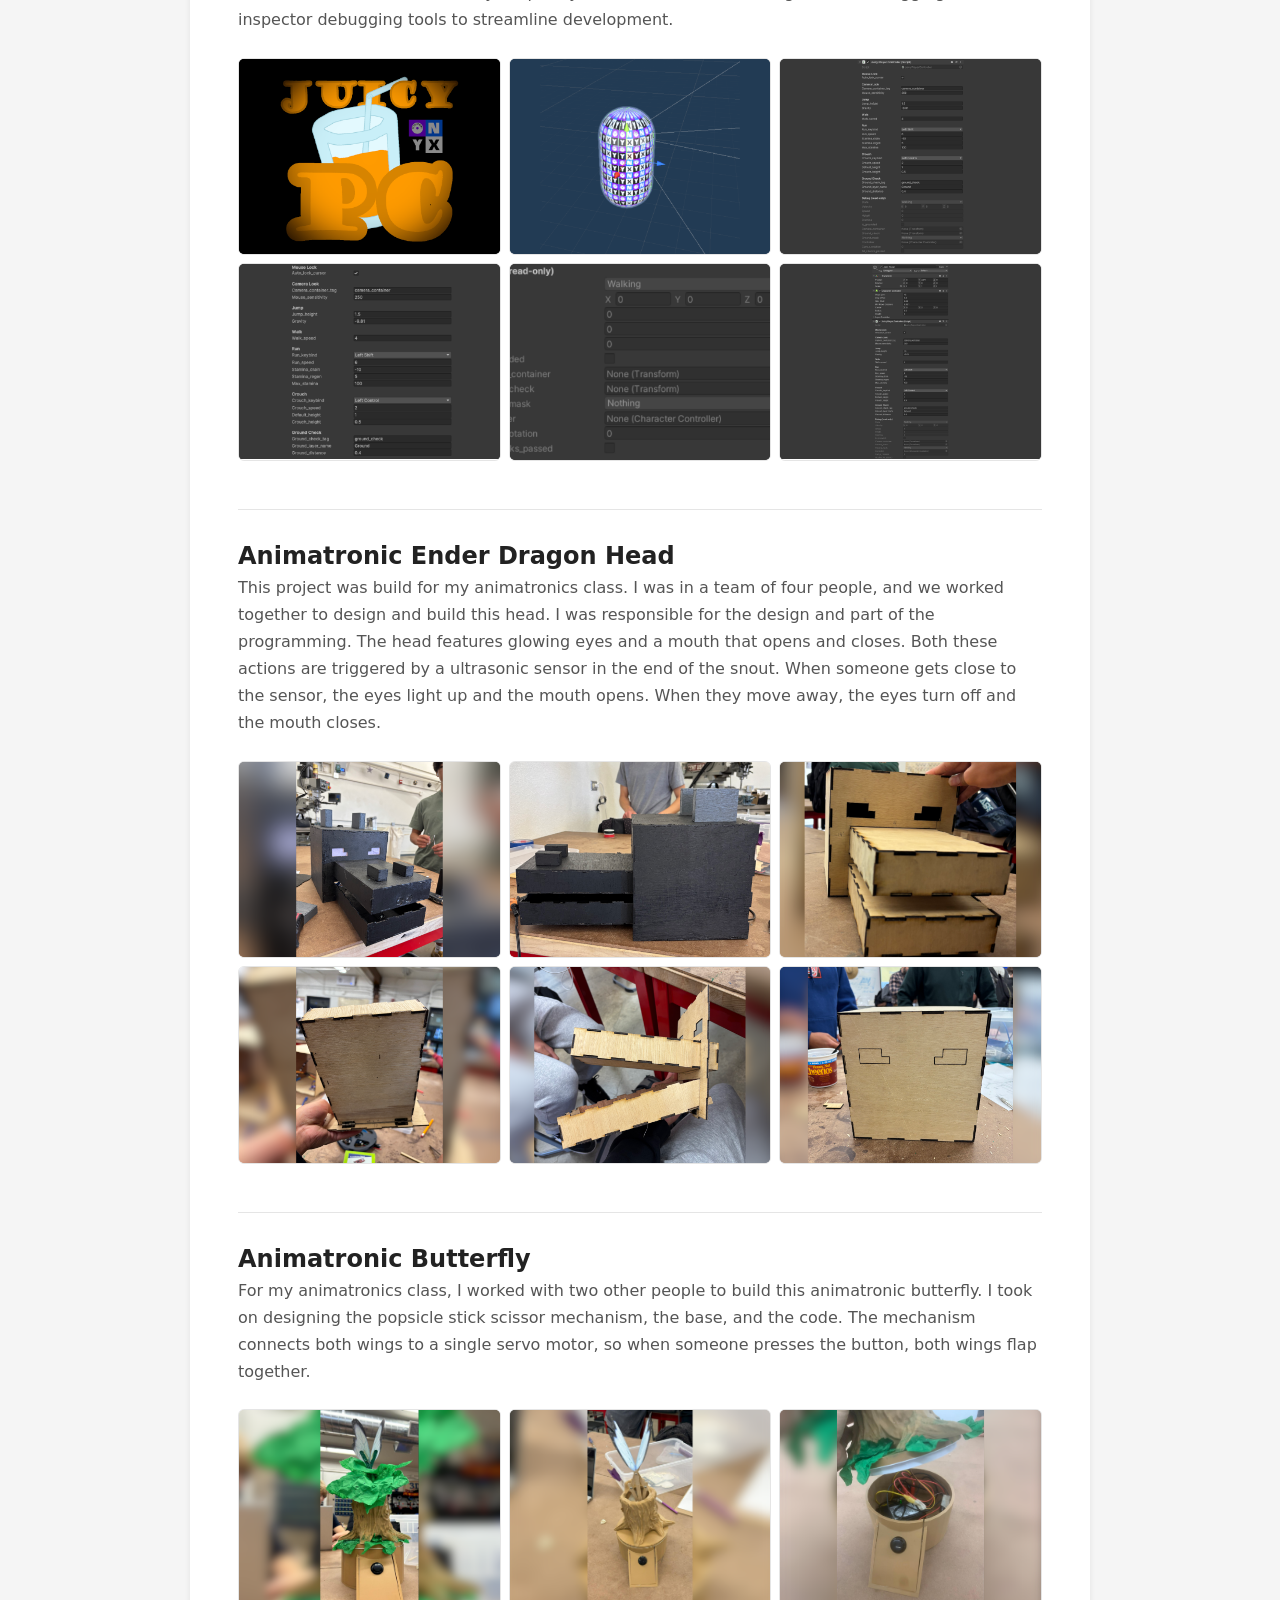
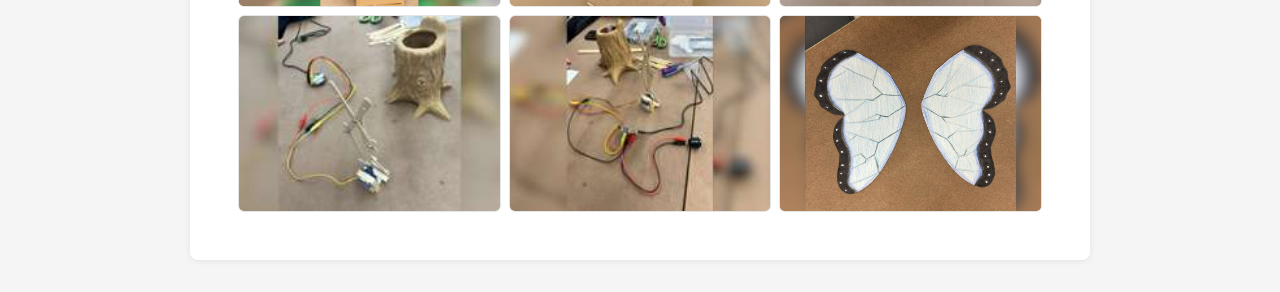
==== commit f084be54: "working as good as its gonna get" ====
--- a/public/index.html
+++ b/public/index.html
@@ -35,7 +35,7 @@
       </div>
     </section>
 
-    <hr class="page-break">
+    <hr>
 
     <section class="project">
       <h2>Oranyth</h2>
@@ -50,7 +50,7 @@
       </div>
     </section>
 
-    <hr class="page-break">
+    <hr>
 
     <section class="project">
       <h2>Juicy Player Controller</h2>
@@ -68,7 +68,7 @@
       </div>
     </section>
 
-    <hr class="page-break">
+    <hr>
 
     <section class="project">
       <h2>Animatronic Ender Dragon Head</h2>
--- a/public/styles/main.css
+++ b/public/styles/main.css
@@ -10,4 +10,11 @@
   color: #222;
   padding: 2rem 1rem;
   overflow-x: hidden;
+}
+
+@media print {
+  body {
+    padding: 0;
+    background: none;
+  }
 }
--- a/public/styles/paper.css
+++ b/public/styles/paper.css
@@ -20,10 +20,18 @@
     break-before: page;
   }
 
-  .paper > hr {
+  .paper {
+    box-shadow: none;
+    border-radius: 0;
+    padding: 0;
+    margin: 0;
+    max-width: none;
+  }
+
+  /* .paper > hr {
     height: 0;
     border: none;
-  }
+  } */
 }
 
 @media (max-width: 600px) {
--- a/public/styles/project.css
+++ b/public/styles/project.css
@@ -28,3 +28,15 @@
   color: #555;
   margin-bottom: 1.5rem;
 }
+
+/* @media print {
+  .project {
+    display: flex;
+    flex-direction: column;
+    height: 100vh;
+  }
+
+  .project .photo-collage {
+    flex: 1;
+  }
+} */
--- a/public/styles/photo-collage.css
+++ b/public/styles/photo-collage.css
@@ -26,6 +26,17 @@
   transition: opacity 0.3s;
 }
 
+/* @media print {
+  .photo-collage {
+    align-content: stretch;
+  }
+
+  .progressive-img img {
+    height: 100%;
+    aspect-ratio: unset;
+  }
+} */
+
 @media (max-width: 600px) {
   .photo-collage {
     grid-template-columns: repeat(2, 1fr);
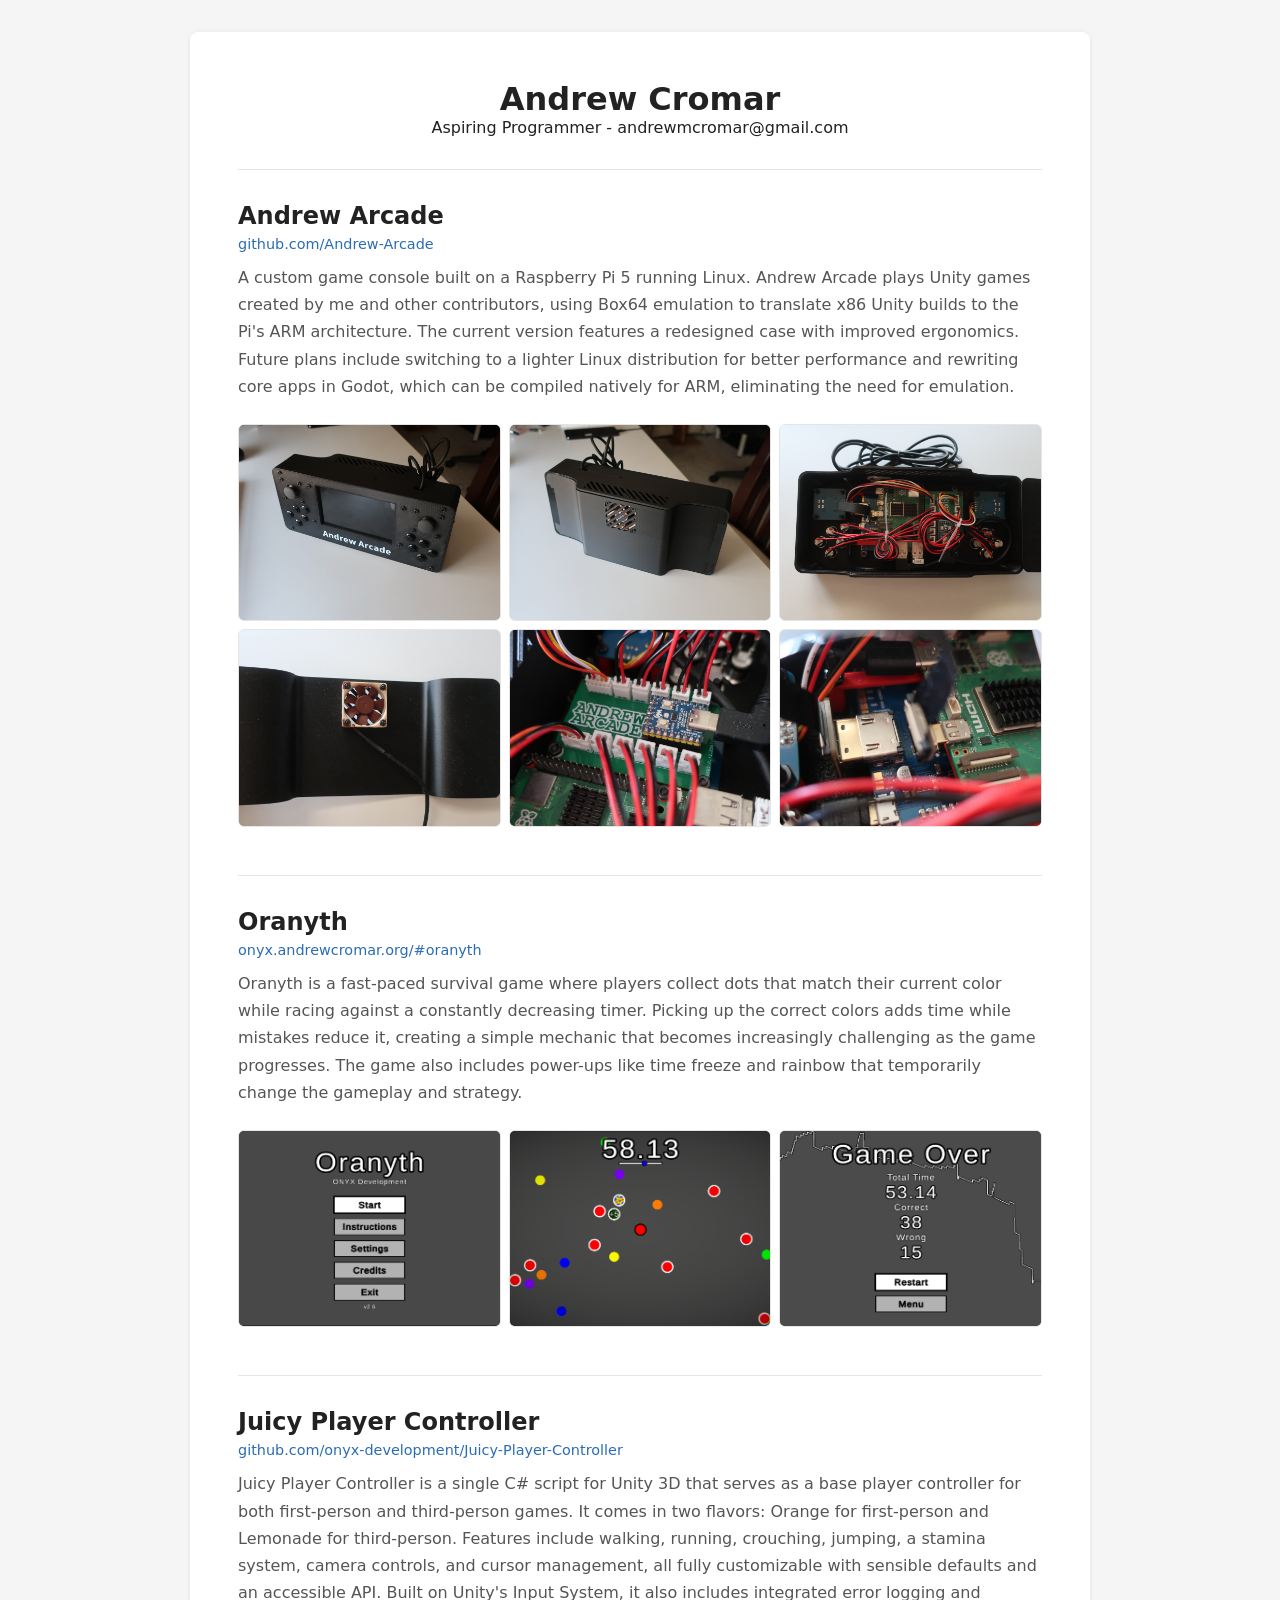
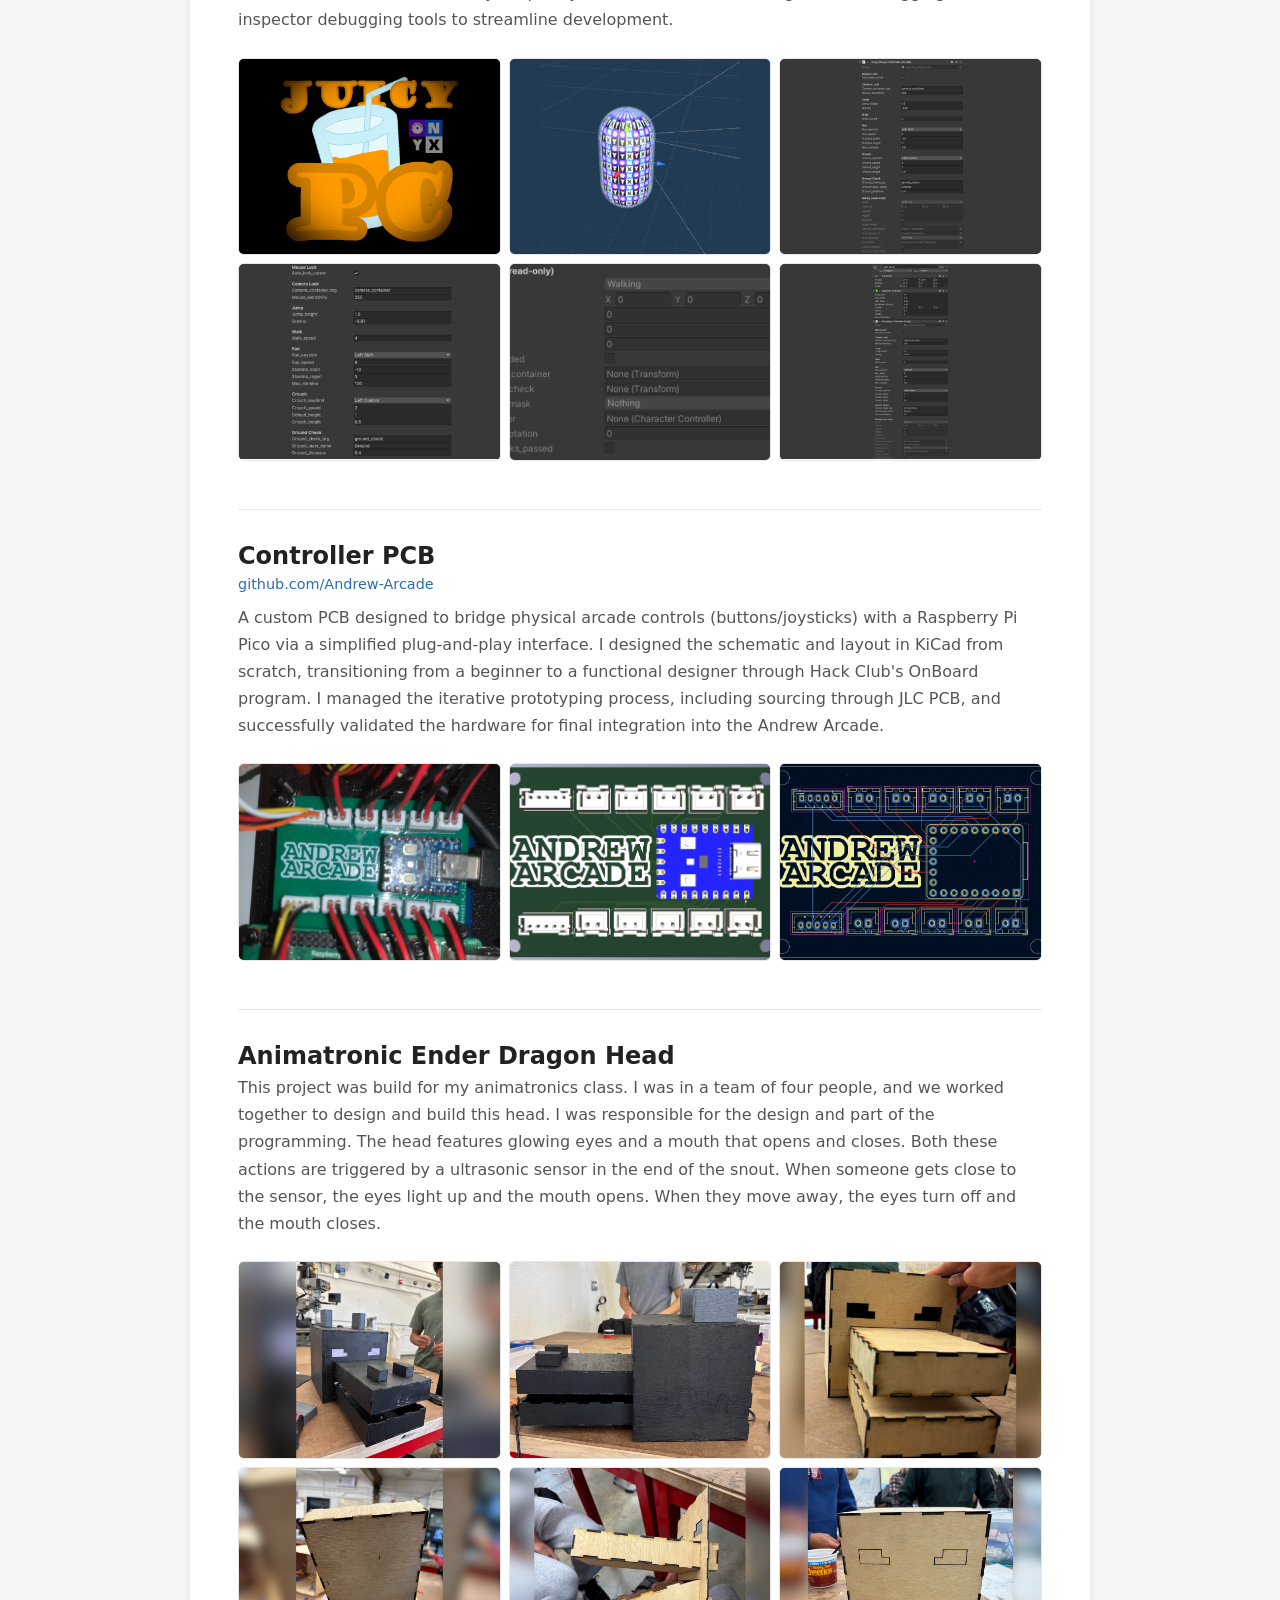
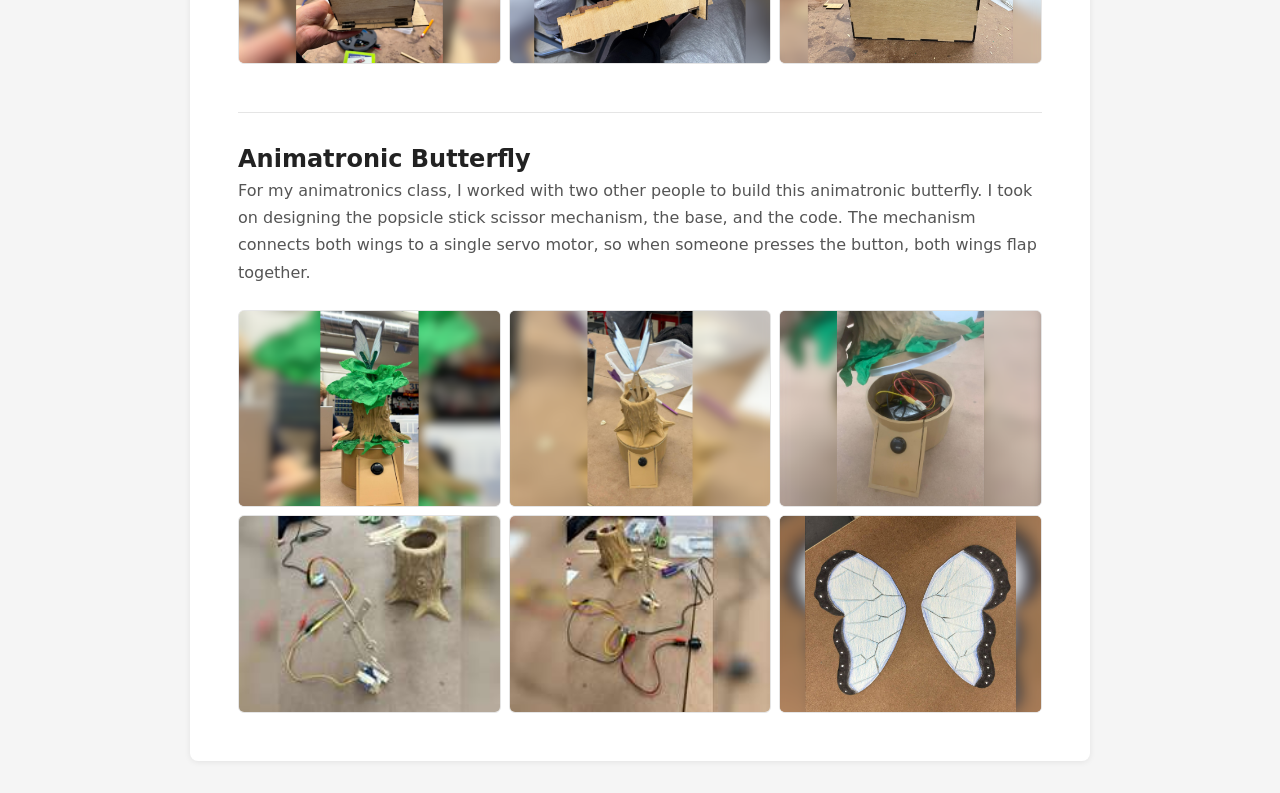
==== commit e722dca5: "add controller pcb" ====
--- a/public/index.html
+++ b/public/index.html
@@ -71,6 +71,21 @@
     <hr>
 
     <section class="project">
+      <h2>Controller PCB</h2>
+      <a href="https://github.com/Andrew-Arcade" class="github-link">github.com/Andrew-Arcade</a>
+      <p class="description">
+        A custom PCB designed to bridge physical arcade controls (buttons/joysticks) with a Raspberry Pi Pico via a simplified plug-and-play interface. I designed the schematic and layout in KiCad from scratch, transitioning from a beginner to a functional designer through Hack Club's OnBoard program. I managed the iterative prototyping process, including sourcing through JLC PCB, and successfully validated the hardware for final integration into the Andrew Arcade.
+      </p>
+      <div class="photo-collage">
+        <div class="progressive-img"><img src="images/controller-pcb/thumbnails/image-4.jpg" alt=""></div>
+        <div class="progressive-img"><img src="images/controller-pcb/thumbnails/image-1.jpg" alt=""></div>
+        <div class="progressive-img"><img src="images/controller-pcb/thumbnails/image-2.jpg" alt=""></div>
+      </div>
+    </section>
+
+    <hr>
+
+    <section class="project">
       <h2>Animatronic Ender Dragon Head</h2>
       <p class="description">
         This project was build for my animatronics class. I was in a team of four people, and we worked together to design and build this head. I was responsible for the design and part of the programming. The head features glowing eyes and a mouth that opens and closes. Both these actions are triggered by a ultrasonic sensor in the end of the snout. When someone gets close to the sensor, the eyes light up and the mouth opens. When they move away, the eyes turn off and the mouth closes.
@@ -85,7 +100,7 @@
       </div>
     </section>
 
-    <hr class="page-break">
+    <hr>
 
     <section class="project">
       <h2>Animatronic Butterfly</h2>
--- a/public/styles/paper.css
+++ b/public/styles/paper.css
@@ -27,11 +27,6 @@
     margin: 0;
     max-width: none;
   }
-
-  /* .paper > hr {
-    height: 0;
-    border: none;
-  } */
 }
 
 @media (max-width: 600px) {
--- a/public/styles/project.css
+++ b/public/styles/project.css
@@ -28,15 +28,3 @@
   color: #555;
   margin-bottom: 1.5rem;
 }
-
-/* @media print {
-  .project {
-    display: flex;
-    flex-direction: column;
-    height: 100vh;
-  }
-
-  .project .photo-collage {
-    flex: 1;
-  }
-} */
--- a/public/styles/photo-collage.css
+++ b/public/styles/photo-collage.css
@@ -26,17 +26,6 @@
   transition: opacity 0.3s;
 }
 
-/* @media print {
-  .photo-collage {
-    align-content: stretch;
-  }
-
-  .progressive-img img {
-    height: 100%;
-    aspect-ratio: unset;
-  }
-} */
-
 @media (max-width: 600px) {
   .photo-collage {
     grid-template-columns: repeat(2, 1fr);
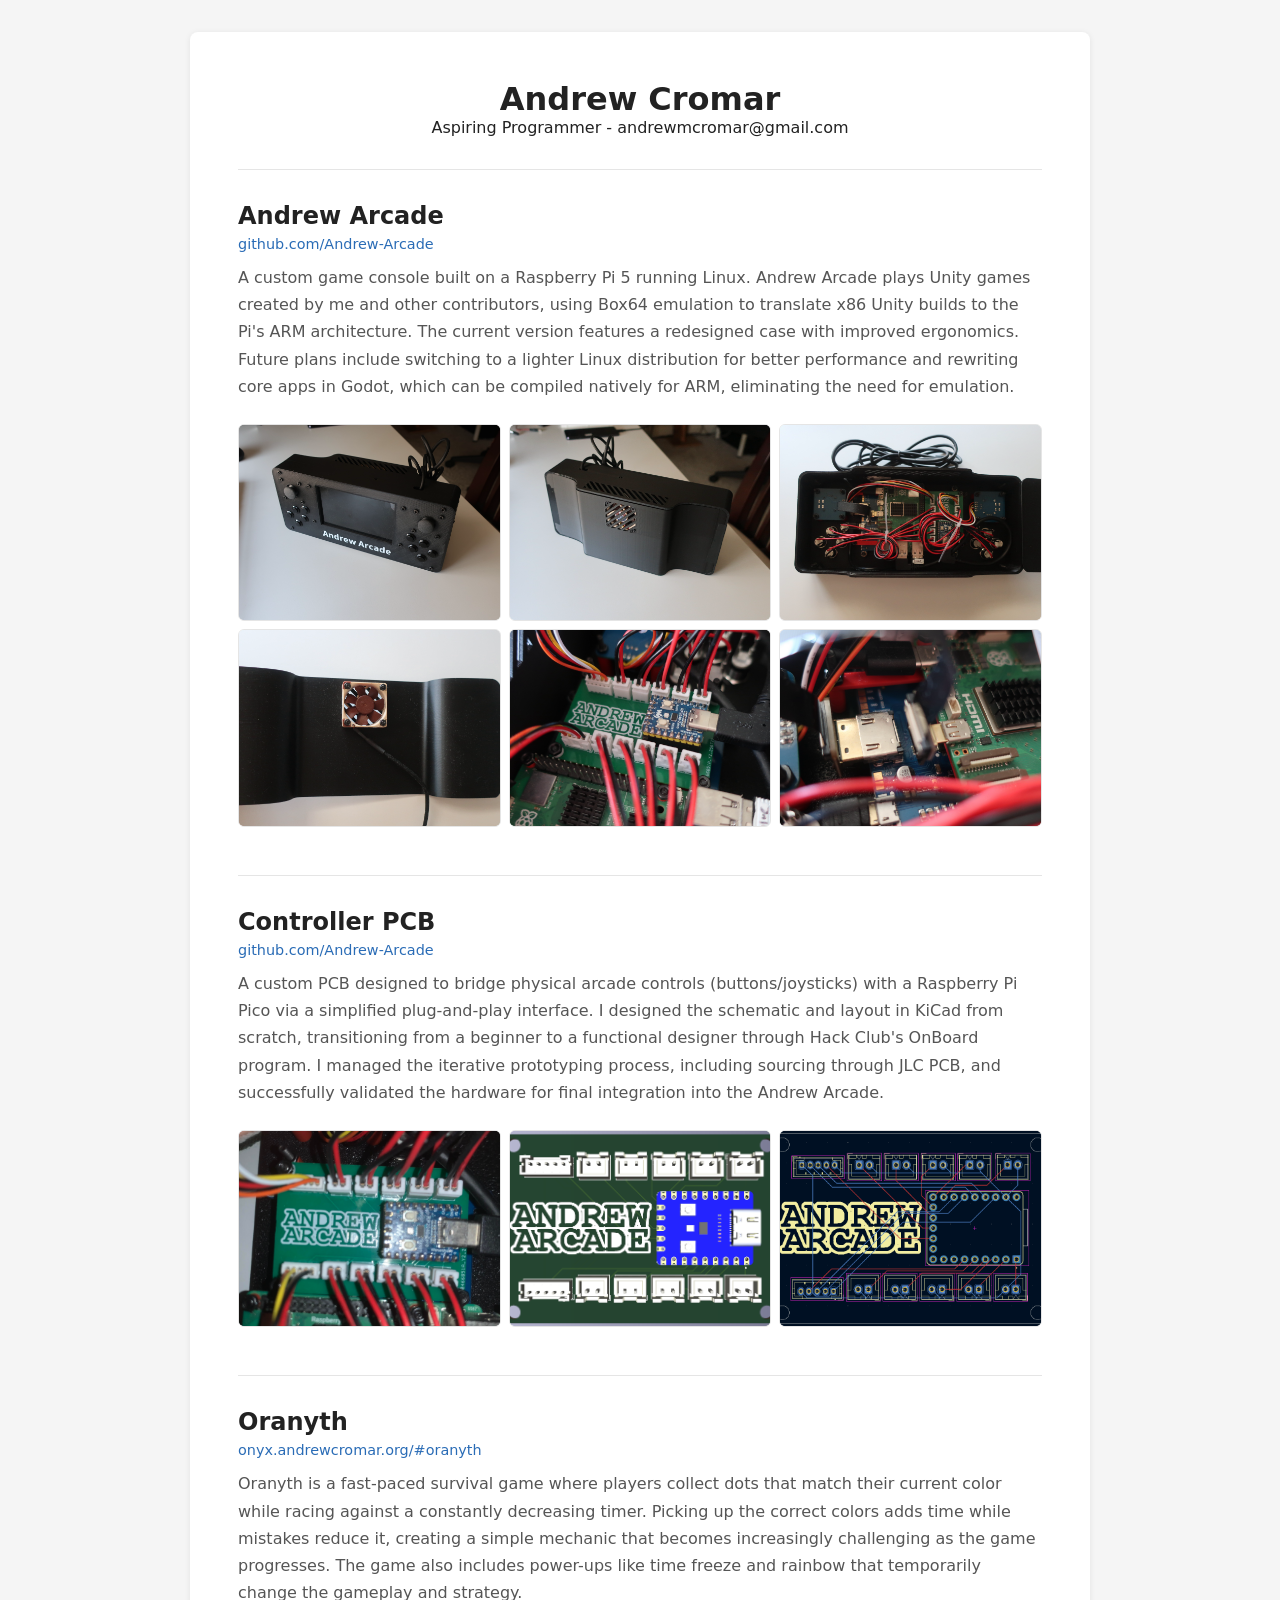
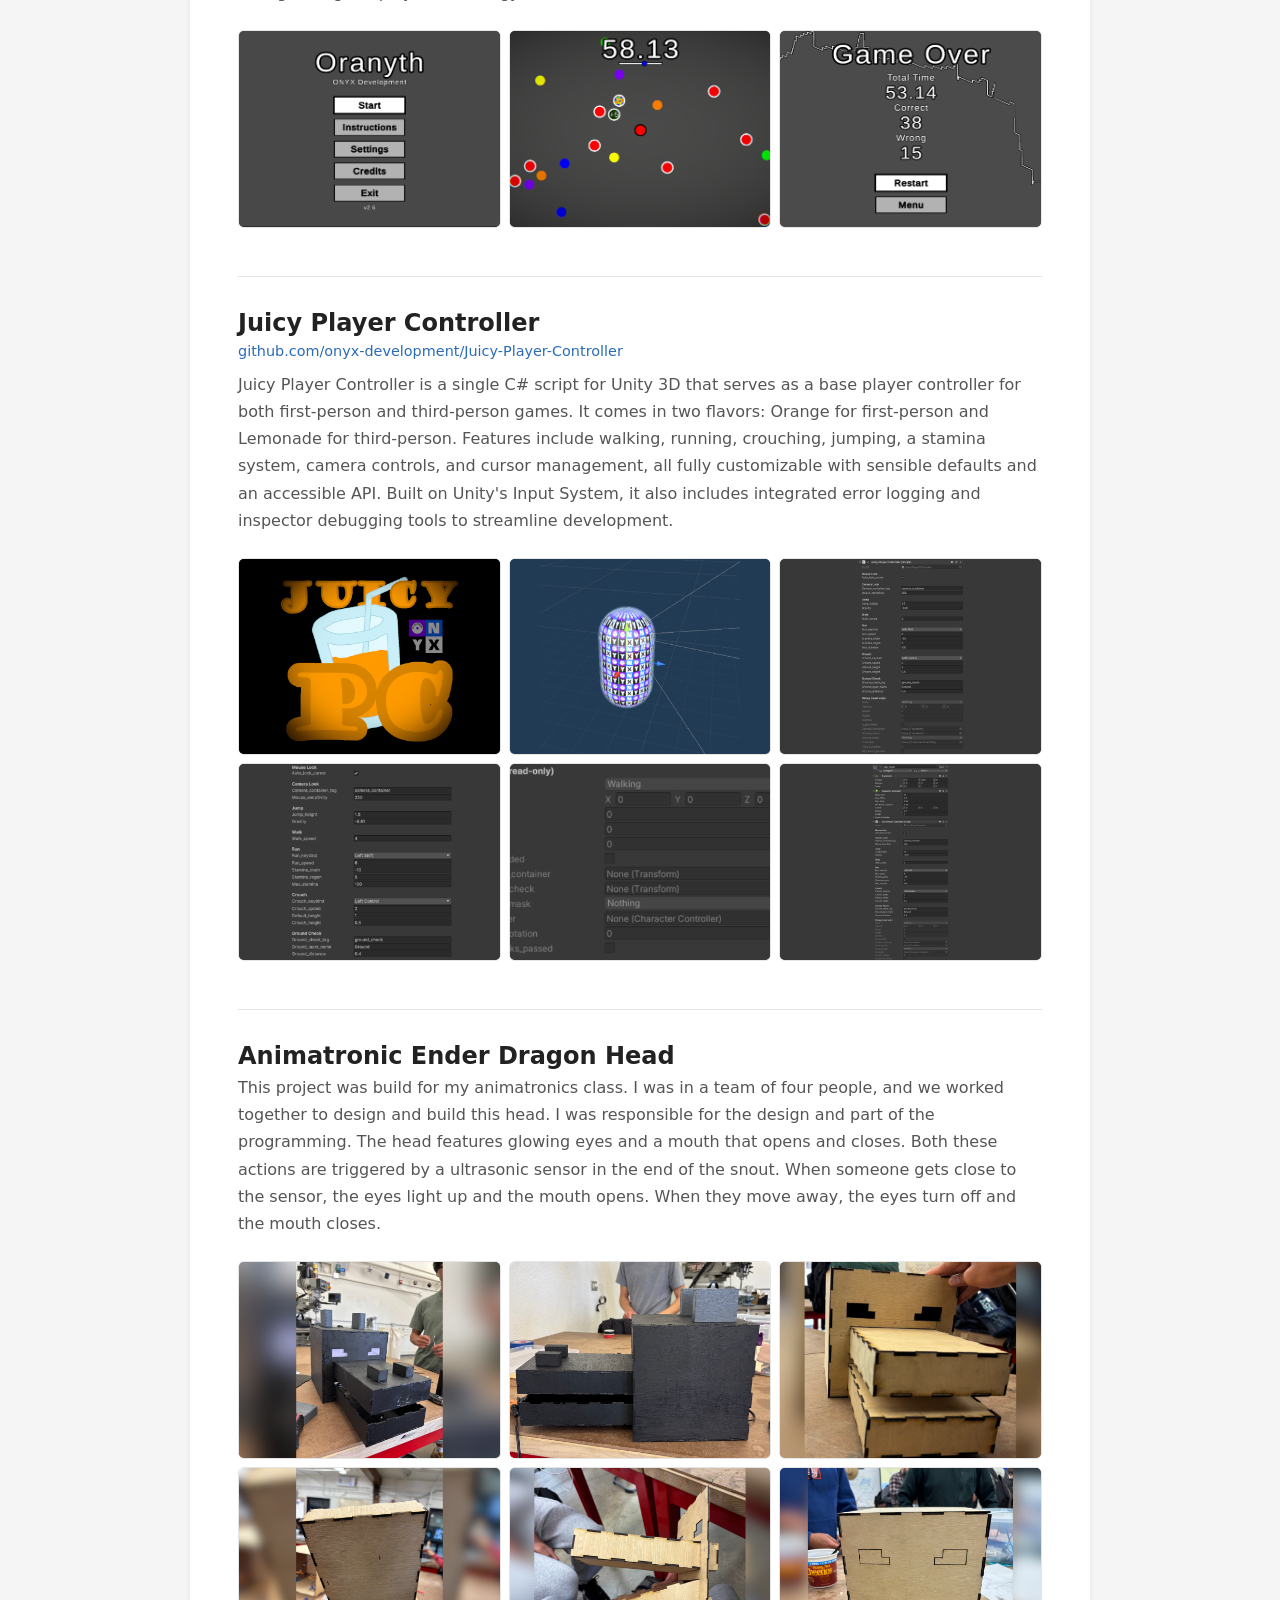
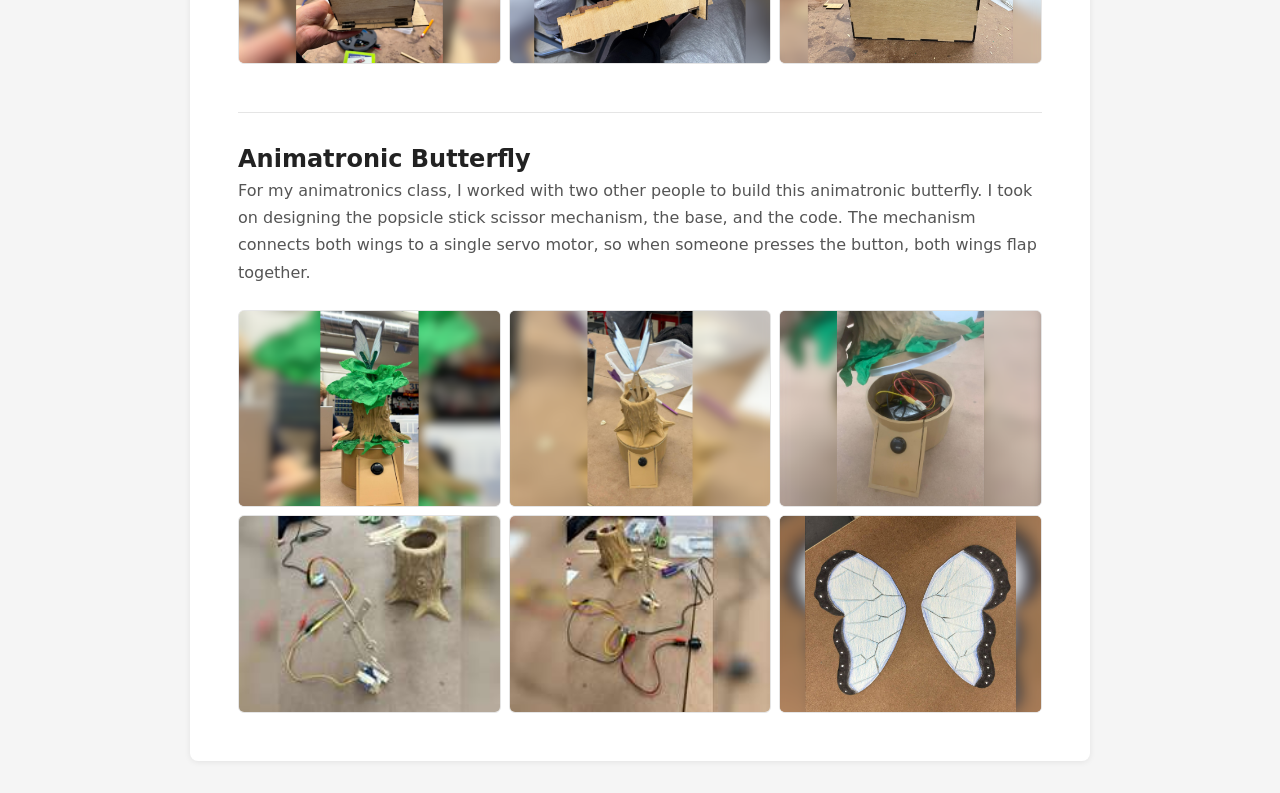
==== commit 2248f280: "reorder projects" ====
--- a/public/index.html
+++ b/public/index.html
@@ -38,6 +38,21 @@
     <hr>
 
     <section class="project">
+      <h2>Controller PCB</h2>
+      <a href="https://github.com/Andrew-Arcade" class="github-link">github.com/Andrew-Arcade</a>
+      <p class="description">
+        A custom PCB designed to bridge physical arcade controls (buttons/joysticks) with a Raspberry Pi Pico via a simplified plug-and-play interface. I designed the schematic and layout in KiCad from scratch, transitioning from a beginner to a functional designer through Hack Club's OnBoard program. I managed the iterative prototyping process, including sourcing through JLC PCB, and successfully validated the hardware for final integration into the Andrew Arcade.
+      </p>
+      <div class="photo-collage">
+        <div class="progressive-img"><img src="images/controller-pcb/thumbnails/image-4.jpg" alt=""></div>
+        <div class="progressive-img"><img src="images/controller-pcb/thumbnails/image-1.jpg" alt=""></div>
+        <div class="progressive-img"><img src="images/controller-pcb/thumbnails/image-2.jpg" alt=""></div>
+      </div>
+    </section>
+
+    <hr>
+
+    <section class="project">
       <h2>Oranyth</h2>
       <a href="https://onyx.andrewcromar.org/#oranyth" class="github-link">onyx.andrewcromar.org/#oranyth</a>
       <p class="description">
@@ -65,21 +80,6 @@
         <div class="progressive-img"><img src="images/juicy-player-controller/thumbnails/juicy-player-controller-image-4.jpg" alt=""></div>
         <div class="progressive-img"><img src="images/juicy-player-controller/thumbnails/juicy-player-controller-image-5.jpg" alt=""></div>
         <div class="progressive-img"><img src="images/juicy-player-controller/thumbnails/juicy-player-controller-image-6.jpg" alt=""></div>
-      </div>
-    </section>
-
-    <hr>
-
-    <section class="project">
-      <h2>Controller PCB</h2>
-      <a href="https://github.com/Andrew-Arcade" class="github-link">github.com/Andrew-Arcade</a>
-      <p class="description">
-        A custom PCB designed to bridge physical arcade controls (buttons/joysticks) with a Raspberry Pi Pico via a simplified plug-and-play interface. I designed the schematic and layout in KiCad from scratch, transitioning from a beginner to a functional designer through Hack Club's OnBoard program. I managed the iterative prototyping process, including sourcing through JLC PCB, and successfully validated the hardware for final integration into the Andrew Arcade.
-      </p>
-      <div class="photo-collage">
-        <div class="progressive-img"><img src="images/controller-pcb/thumbnails/image-4.jpg" alt=""></div>
-        <div class="progressive-img"><img src="images/controller-pcb/thumbnails/image-1.jpg" alt=""></div>
-        <div class="progressive-img"><img src="images/controller-pcb/thumbnails/image-2.jpg" alt=""></div>
       </div>
     </section>
 
